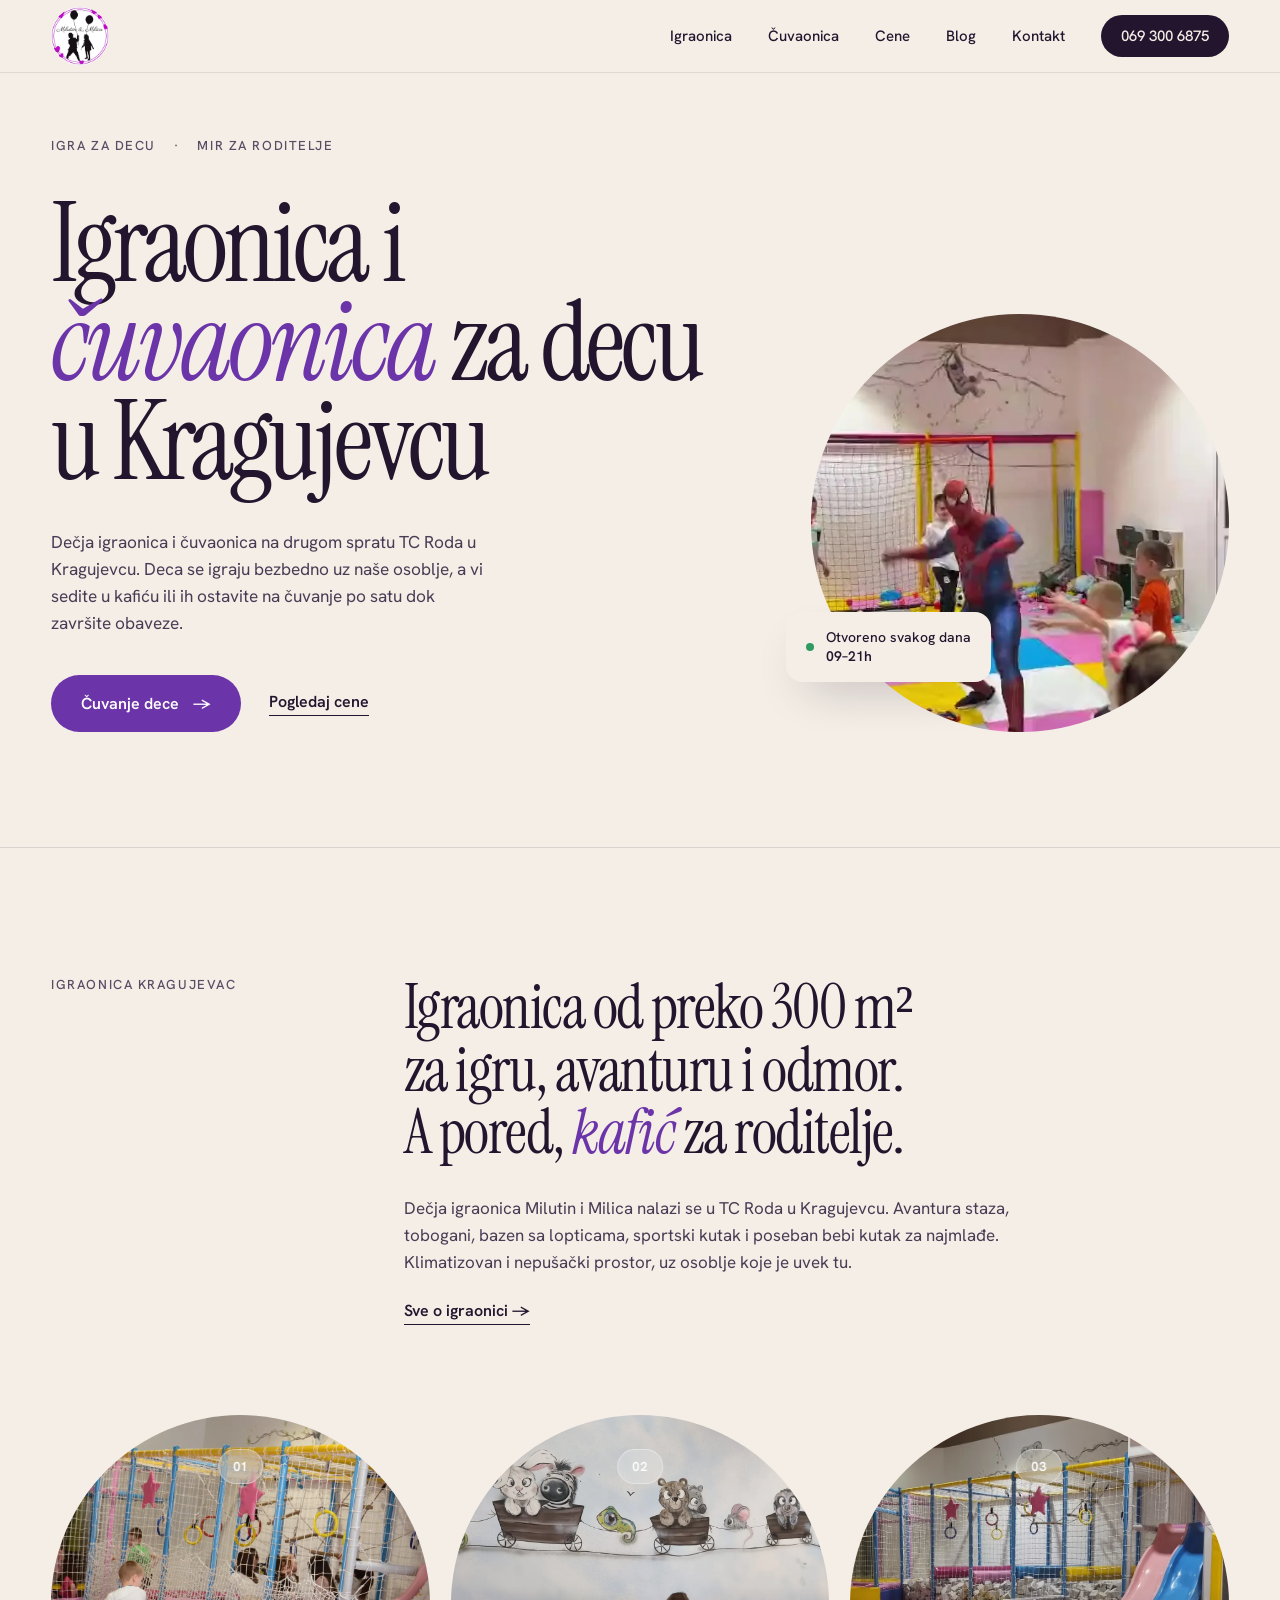
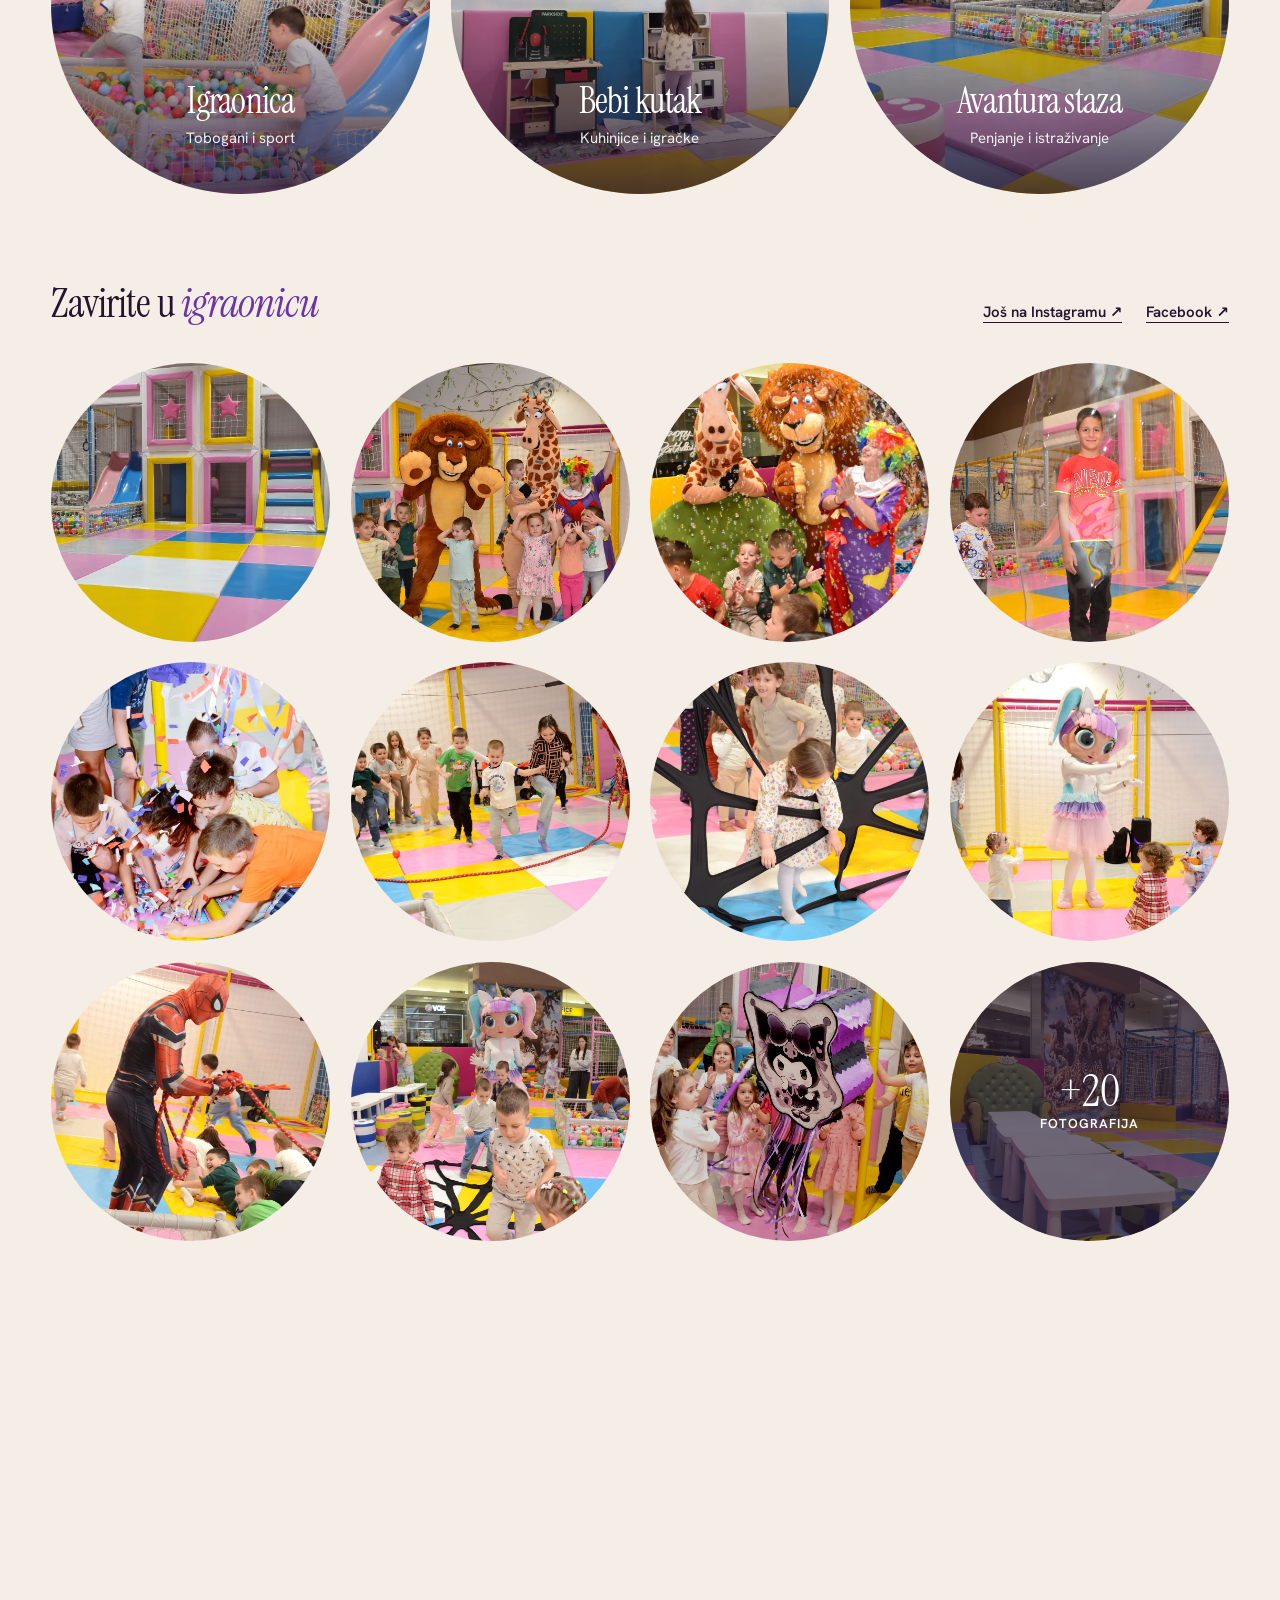
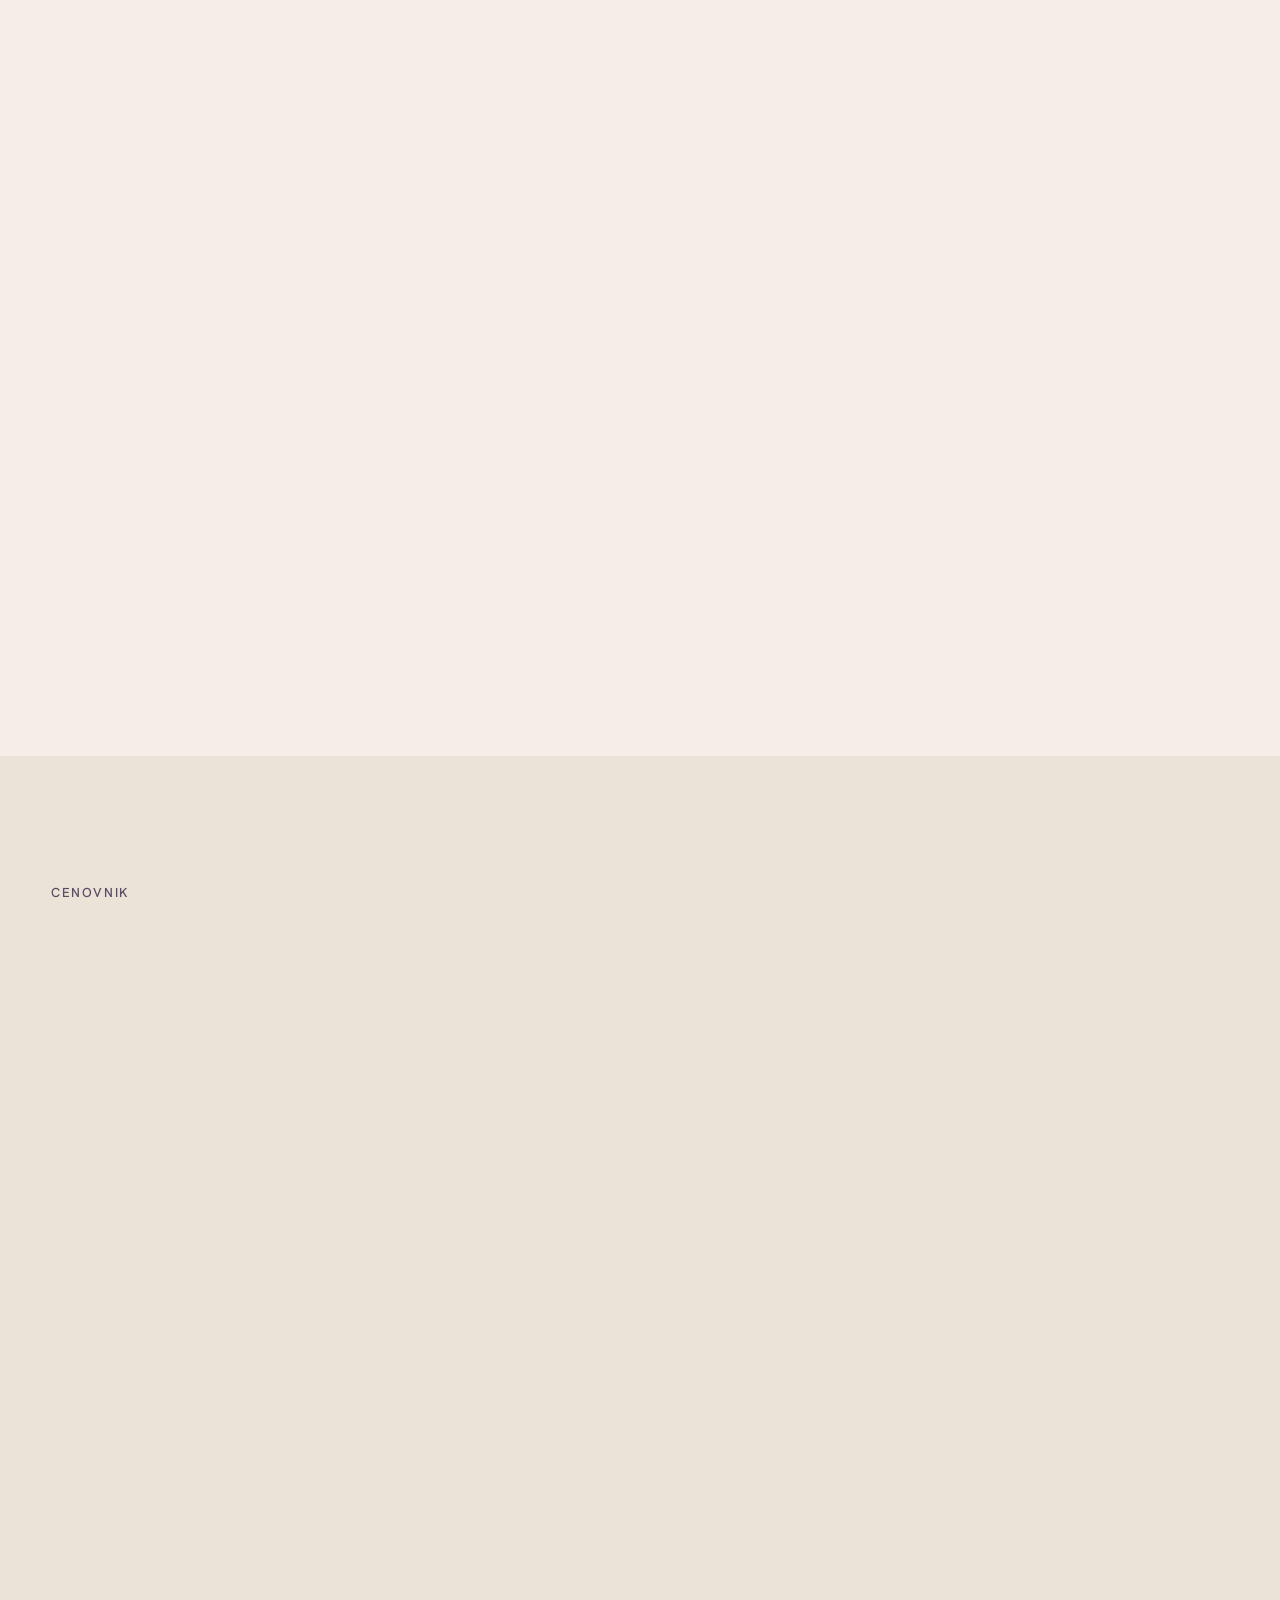
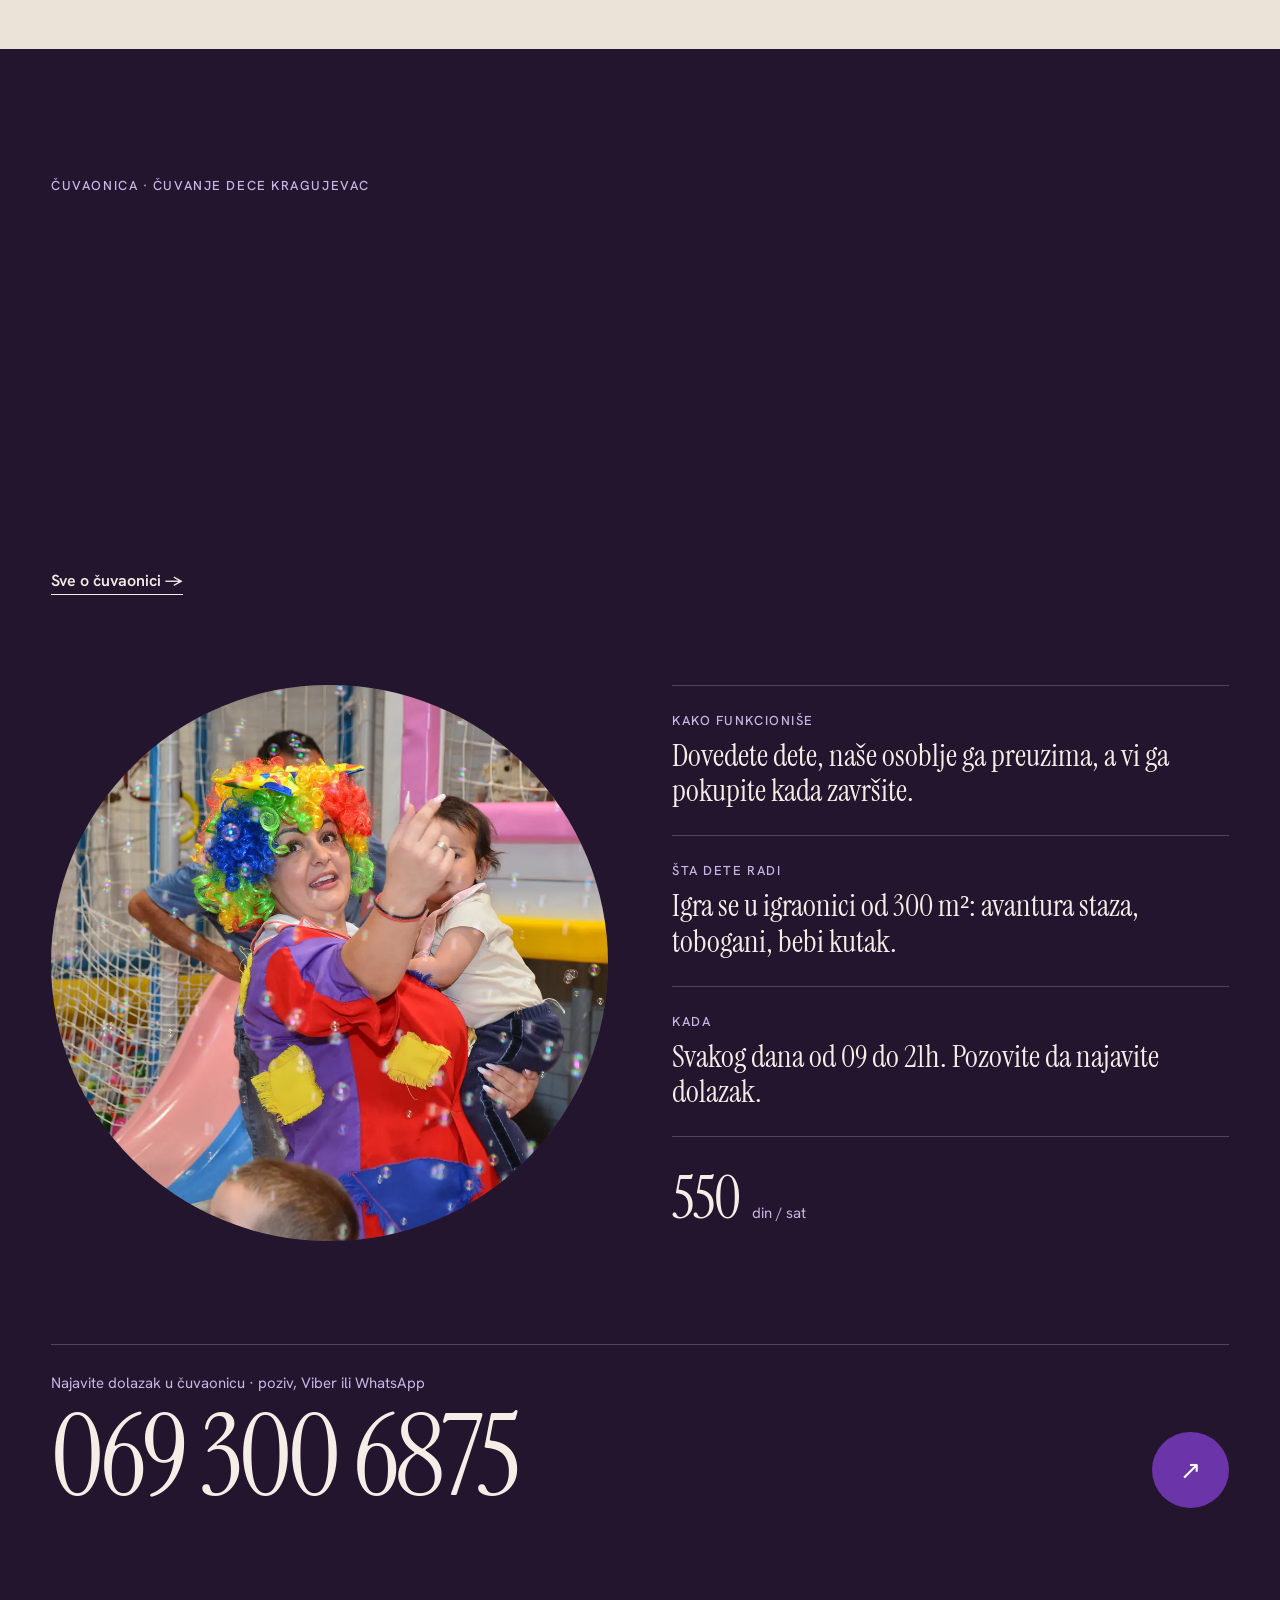
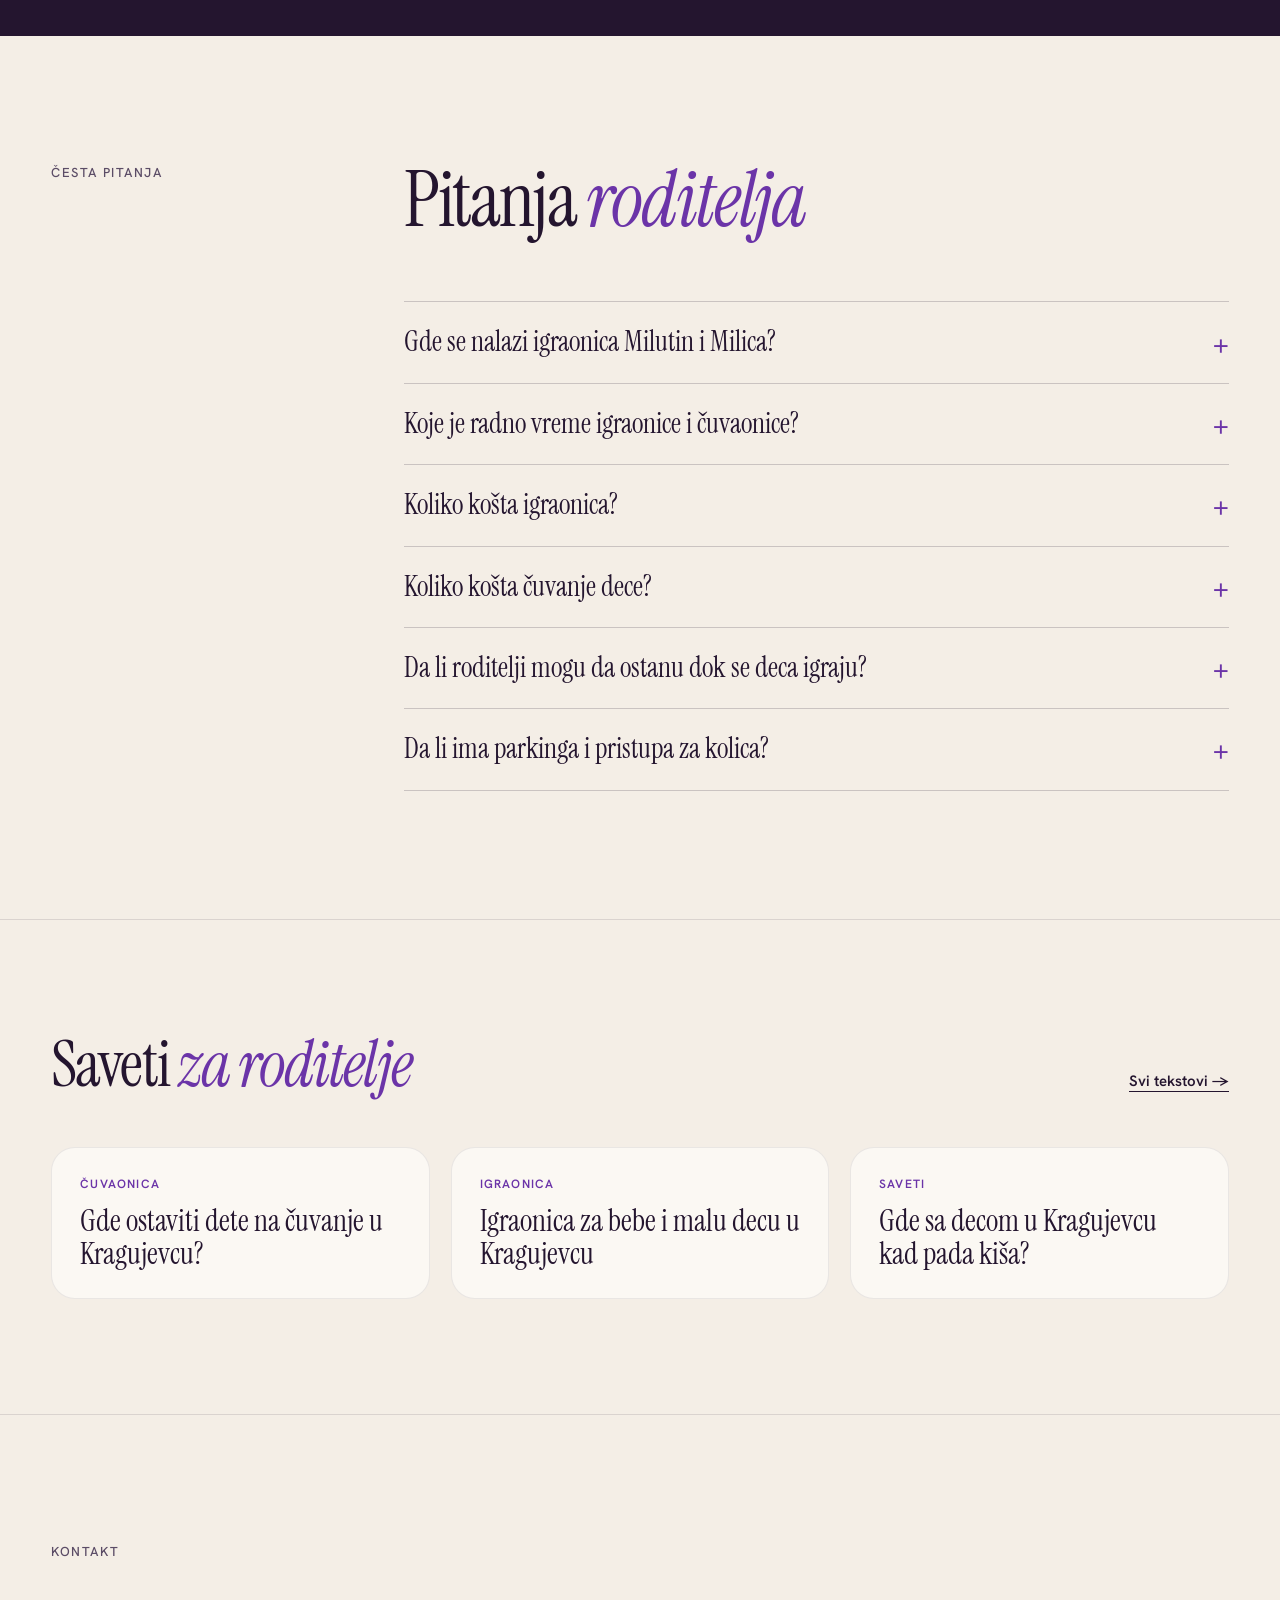
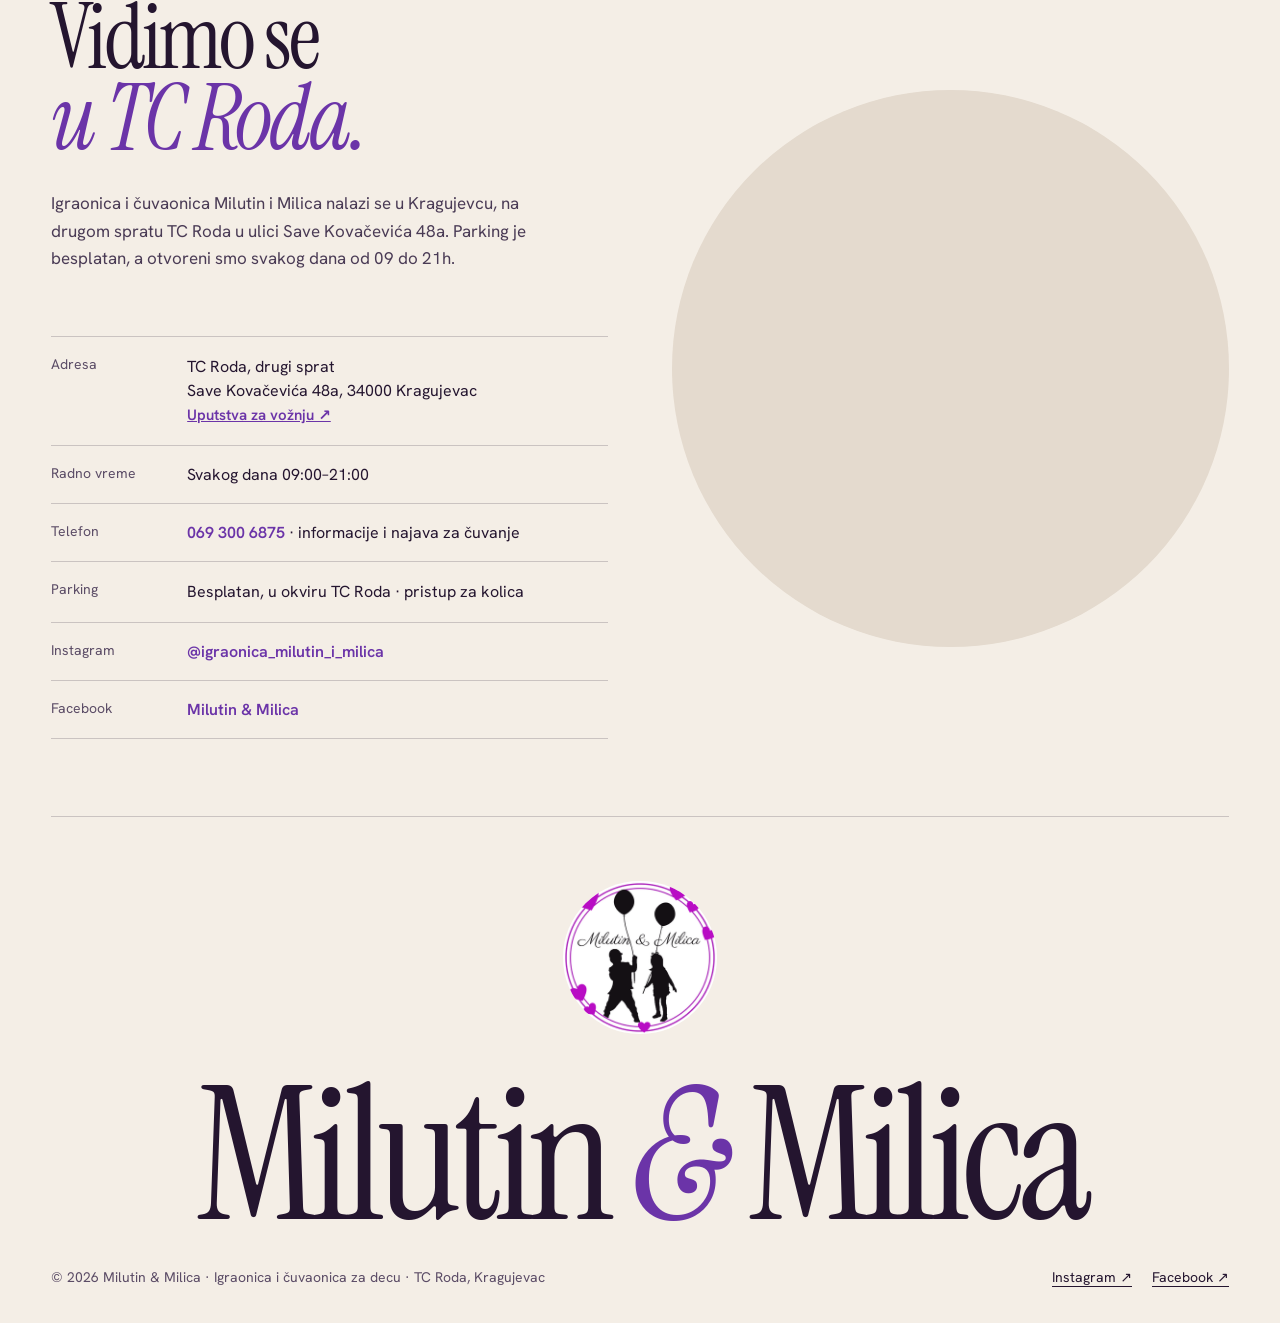
==== index.html @ ab5dc4fa "Add files via upload" ====
<!DOCTYPE html>
<html lang="sr-Latn">
<head>
<meta charset="utf-8">
<meta name="viewport" content="width=device-width, initial-scale=1">
<title>Igraonica i čuvaonica Kragujevac, TC Roda | Milutin i Milica</title>
<link rel="icon" href="data:image/svg+xml,%3Csvg xmlns='http://www.w3.org/2000/svg' viewBox='0 0 64 64'%3E%3Ccircle cx='32' cy='32' r='32' fill='%236B34A8'/%3E%3Ctext x='32' y='42' text-anchor='middle' font-family='Georgia,serif' font-size='26' fill='%23F4EEE6'%3EM%26amp;M%3C/text%3E%3C/svg%3E">
<meta name="theme-color" content="#F4EEE6">
<meta name="description" content="Igraonica i čuvaonica za decu u TC Roda, drugi sprat, Kragujevac. Preko 300 m² za igru, čuvanje po satu i kafić za roditelje. Pozovite 069 300 6875.">
<meta name="robots" content="index, follow, max-image-preview:large">
<link rel="canonical" href="https://www.igraonicakragujevac.com/">
<meta name="geo.region" content="RS-12">
<meta name="geo.placename" content="Kragujevac">
<meta property="og:type" content="website">
<meta property="og:locale" content="sr_RS">
<meta property="og:site_name" content="Milutin &amp; Milica">
<meta property="og:url" content="https://www.igraonicakragujevac.com/">
<meta property="og:title" content="Igraonica i čuvaonica Kragujevac, TC Roda | Milutin i Milica">
<meta property="og:description" content="Igraonica i čuvaonica za decu u TC Roda, drugi sprat, Kragujevac. Preko 300 m² za igru, čuvanje po satu i kafić za roditelje. Pozovite 069 300 6875.">
<meta property="og:image" content="https://www.igraonicakragujevac.com/og-image.jpg">
<meta property="og:image:width" content="1200">
<meta property="og:image:height" content="630">
<meta property="og:image:type" content="image/jpeg">
<meta property="og:image:alt" content="Logo Milutin &amp; Milica – igraonica i čuvaonica za decu, Kragujevac">
<meta name="twitter:card" content="summary_large_image">
<meta name="twitter:title" content="Igraonica i čuvaonica Kragujevac, TC Roda | Milutin i Milica">
<meta name="twitter:description" content="Igraonica i čuvaonica za decu u TC Roda, drugi sprat, Kragujevac. Preko 300 m² za igru, čuvanje po satu i kafić za roditelje. Pozovite 069 300 6875.">
<meta name="twitter:image" content="https://www.igraonicakragujevac.com/og-image.jpg">
<script type="application/ld+json">{"@context":"https://schema.org","@type":["ChildCare","EntertainmentBusiness"],"@id":"https://www.igraonicakragujevac.com/#biz","name":"Igraonica i čuvaonica Milutin i Milica","alternateName":"Milutin & Milica","description":"Igraonica i čuvaonica za decu u TC Roda u Kragujevcu. Preko 300 m² prostora za igru, čuvanje dece po satu uz osoblje i kafić za roditelje.","url":"https://www.igraonicakragujevac.com/","image":"https://www.igraonicakragujevac.com/og-image.jpg","logo":"https://www.igraonicakragujevac.com/og-image.jpg","telephone":"+381 69 300 6875","priceRange":"500–550 RSD","currenciesAccepted":"RSD","address":{"@type":"PostalAddress","streetAddress":"TC Roda, drugi sprat, Save Kovačevića 48a","addressLocality":"Kragujevac","postalCode":"34000","addressCountry":"RS"},"areaServed":{"@type":"City","name":"Kragujevac"},"hasMap":"https://www.google.com/maps/place/milutin+i+milica+igraonica+kragujevac/data=!4m2!3m1!1s0x47572153a0c4282f:0xf12db5d268a8751a","openingHoursSpecification":[{"@type":"OpeningHoursSpecification","dayOfWeek":["Monday","Tuesday","Wednesday","Thursday","Friday","Saturday","Sunday"],"opens":"09:00","closes":"21:00"}],"amenityFeature":[{"@type":"LocationFeatureSpecification","name":"Besplatan parking","value":true},{"@type":"LocationFeatureSpecification","name":"Klimatizovano","value":true},{"@type":"LocationFeatureSpecification","name":"Nepušački prostor","value":true},{"@type":"LocationFeatureSpecification","name":"Pristup za kolica","value":true}],"makesOffer":[{"@type":"Offer","name":"Igraonica – igranje","price":"500","priceCurrency":"RSD","description":"Cena po satu"},{"@type":"Offer","name":"Čuvaonica – čuvanje dece","price":"550","priceCurrency":"RSD","description":"Cena po satu"}],"sameAs":["https://www.instagram.com/igraonica_milutin_i_milica/","https://www.facebook.com/milutin.milica.2025/"]}</script>
<script type="application/ld+json">{"@context":"https://schema.org","@type":"FAQPage","mainEntity":[{"@type":"Question","name":"Gde se nalazi igraonica Milutin i Milica?","acceptedAnswer":{"@type":"Answer","text":"Na drugom spratu TC Roda, Save Kovačevića 48a, 34000 Kragujevac. Parking u okviru TC Roda je besplatan."}},{"@type":"Question","name":"Koje je radno vreme igraonice i čuvaonice?","acceptedAnswer":{"@type":"Answer","text":"Otvoreni smo svakog dana od 09:00 do 21:00."}},{"@type":"Question","name":"Koliko košta igraonica?","acceptedAnswer":{"@type":"Answer","text":"Igranje u igraonici košta 500 dinara po satu."}},{"@type":"Question","name":"Koliko košta čuvanje dece?","acceptedAnswer":{"@type":"Answer","text":"Čuvanje dece u čuvaonici košta 550 dinara po satu. Dete ostaje uz naše osoblje dok vi završite obaveze."}},{"@type":"Question","name":"Da li roditelji mogu da ostanu dok se deca igraju?","acceptedAnswer":{"@type":"Answer","text":"Da. Pored igraonice je kafić u odvojenoj nepušačkoj zoni, sa kafom, sladoledom i sokovima."}},{"@type":"Question","name":"Da li ima parkinga i pristupa za kolica?","acceptedAnswer":{"@type":"Answer","text":"Da, parking u TC Roda je besplatan, a prostor ima pristup za dečija kolica."}}]}</script>
<link rel="preconnect" href="https://fonts.googleapis.com">
<link rel="preconnect" href="https://fonts.gstatic.com" crossorigin="">
<link href="https://fonts.googleapis.com/css2?family=Instrument+Serif:ital@0;1&amp;family=Hanken+Grotesk:wght@400;500;600&amp;display=swap" rel="stylesheet">
<style>
img{height:auto}
*{box-sizing:border-box}
html{scroll-behavior:smooth;scroll-padding-top:72px}
body{margin:0;background:#F4EEE6;color:#24152F;font-family:'Hanken Grotesk',system-ui,sans-serif;-webkit-font-smoothing:antialiased}
a{color:#6B34A8}
a:hover{color:#24152F}
::selection{background:#24152F;color:#F4EEE6}
:focus-visible{outline:2px solid #6B34A8;outline-offset:4px}
@media (prefers-reduced-motion: reduce){html{scroll-behavior:auto}*{transition:none!important}}
#faq summary::-webkit-details-marker{display:none}
#faq summary{list-style:none}
#faq details[open] [data-faq-icon]{transform:rotate(45deg)}
@media (max-width:899px){
main,footer{text-align:center}
main p,main h1,main h2,main h3{margin-left:auto!important;margin-right:auto!important;text-wrap:balance}
main [style*="display:flex"],main [style*="display: flex"],main [style*="display:inline-flex"],main [style*="display: inline-flex"],footer [style*="display:flex"],footer [style*="display: flex"]{justify-content:center!important}
main article,main [style*="flex-direction:column"],main [style*="flex-direction: column"]{align-items:center!important}
main dl>div{grid-template-columns:1fr!important;gap:4px!important;justify-items:center}
main li{align-items:center!important}
main a[href^="tel"][style*="justify-content:space-between"]{flex-direction:column;align-items:center!important}
main a[href^="tel"][style*="justify-content: space-between"]{flex-direction:column;align-items:center!important}
main article a[href^="tel"]{flex-direction:row!important;align-self:stretch;justify-content:center!important}
#kontakt dl>div{padding:20px 0!important}
#kontakt dt{font-size:12px!important;font-weight:600;letter-spacing:0.14em;text-transform:uppercase;color:#6B34A8!important}
#kontakt dd{font-size:17px!important;line-height:1.5}
#kontakt dd a[href*="maps"]{display:inline-flex;margin-top:12px;padding:12px 20px;border-radius:999px;background:#6B34A8;color:#fff!important;text-decoration:none}
#kontakt h2{text-align:center}
#faq summary{text-align:left}
#faq summary h3{margin:0!important;justify-self:start;text-align:left;width:100%}
#faq details p{text-align:left;margin-left:0!important}
#kontakt [data-m-hide]{display:none!important}
[data-hero-tag]{justify-content:center!important;text-align:center;width:100%}
}
</style>
<link rel="preload" as="image" href="uploads/hero-video-poster.webp" type="image/webp" fetchpriority="high">

<style>
:root{--hh:72px;--logo:58px;--mapw:100%}
@media (max-width:899px){:root{--hh:64px;--logo:52px;--mapw:min(100%,340px)}}
.only-d{display:contents}.only-m{display:none}
@media (max-width:899px){.only-d{display:none}.only-m{display:contents}}
.mm-menu[hidden]{display:none!important}@media (min-width:900px){.mm-menu{display:none!important}}
.mm-bar,.mm-deco{display:none}.mm-bar.on,.mm-deco.on{display:contents}
#mm-zoom[hidden]{display:none}
body.mm-lock{overflow:hidden}
[data-g="cafeCols"]{grid-template-columns:minmax(0,1fr) minmax(0,1fr)}
@media (max-width:899px){[data-g="cafeCols"]{grid-template-columns:minmax(0,1fr)}}
[data-g="factCols"]{grid-template-columns:repeat(4,minmax(0,1fr))}
@media (max-width:1099px){[data-g="factCols"]{grid-template-columns:repeat(2,minmax(0,1fr))}}
@media (max-width:519px){[data-g="factCols"]{grid-template-columns:minmax(0,1fr)}}
[data-g="galCols"]{grid-template-columns:repeat(3,minmax(0,1fr))}
@media (max-width:759px){[data-g="galCols"]{grid-template-columns:minmax(0,1fr)}}
[data-g="galleryCols"]{grid-template-columns:repeat(4,minmax(0,1fr))}
@media (max-width:759px){[data-g="galleryCols"]{grid-template-columns:repeat(2,minmax(0,1fr))}}
[data-g="heroCols"]{grid-template-columns:minmax(0,1.25fr) minmax(0,0.75fr)}
@media (max-width:899px){[data-g="heroCols"]{grid-template-columns:minmax(0,1fr)}}
[data-g="priceCols"]{grid-template-columns:repeat(2,minmax(0,1fr))}
@media (max-width:759px){[data-g="priceCols"]{grid-template-columns:minmax(0,1fr)}}
[data-g="splitCols"]{grid-template-columns:minmax(0,0.35fr) minmax(0,1fr)}
@media (max-width:899px){[data-g="splitCols"]{grid-template-columns:minmax(0,1fr)}}
.hv0:hover{color:#6B34A8!important}
.hv1:hover{background:#6B34A8!important;color:#fff!important}
.hv2:hover{background:#24152F!important;color:#fff!important;transform:translateY(-2px)!important}
.hv3:hover{color:#6B34A8!important;border-color:#6B34A8!important}
.hv4:hover{transform:translateY(-6px)!important}
.hv5:hover{transform:scale(1.03)!important}
.hv6:hover{transform:translateY(-6px)!important;box-shadow:0 30px 60px -30px rgba(36,21,47,0.35)!important}
.hv7:hover{transform:translateY(-6px)!important;box-shadow:0 30px 60px -24px rgba(107,52,168,0.6)!important}
.hv8:hover{background:#fff!important;color:#6B34A8!important}
.hv9:hover{color:#C9B5E4!important;border-color:#C9B5E4!important}
.hv10:hover{color:#C9B5E4!important}
.hv11:hover{transform:translateY(-4px)!important}
.hv12:hover{background:#6B34A8!important}
</style>
</head>
<body>
<div style="position:relative;overflow-x:clip">

<header style="position:sticky;top:0;z-index:40;background:rgba(244,238,230,0.86);backdrop-filter:blur(16px);-webkit-backdrop-filter:blur(16px);border-bottom:1px solid rgba(36,21,47,0.1)">
  <div style="max-width:1400px;margin:0 auto;padding:0 clamp(20px,4vw,56px);min-height:var(--hh);display:flex;align-items:center;justify-content:space-between;gap:24px">
    <a href="#top" aria-label="Milutin &amp; Milica, početak" style="display:flex;align-items:center;padding:6px 0;text-decoration:none">
      <img loading="lazy" src="uploads/milutin-i-milica-logo-badge.png" alt="Milutin &amp; Milica" width="52" height="52" style="width:var(--logo);height:var(--logo);border-radius:50%;background:#fff;display:block;flex:none">
    </a>
    <div class="only-d">
      <nav aria-label="Glavna navigacija" style="display:flex;align-items:center;gap:36px;font-size:15px;font-weight:500">
        <a href="igraonica.html" style="color:#24152F;text-decoration:none" class="hv0">Igraonica</a>
        <a href="cuvaonica.html" style="color:#24152F;text-decoration:none" class="hv0">Čuvaonica</a>
        <a href="#cene" style="color:#24152F;text-decoration:none" class="hv0">Cene</a>
        <a href="blog.html" style="color:#24152F;text-decoration:none" class="hv0">Blog</a>
        <a href="#kontakt" style="color:#24152F;text-decoration:none" class="hv0">Kontakt</a>
        <a href="tel:+381693006875" style="padding:11px 20px;border-radius:999px;background:#24152F;color:#F4EEE6;text-decoration:none;transition:background .25s" class="hv1">069 300 6875</a>
      </nav>
    </div>
    <div class="only-m">
      <button type="button" id="mm-menu-btn" aria-expanded="false" aria-controls="mm-menu" style="height:44px;padding:0 4px;border:0;background:none;color:#24152F;font:500 15px 'Hanken Grotesk',sans-serif;letter-spacing:0.02em;cursor:pointer;border-bottom:1px solid #24152F">Meni</button>
    </div>
  </div>
  <div id="mm-menu" class="mm-menu" hidden>
    <nav aria-label="Mobilna navigacija" style="position:absolute;top:var(--hh);left:0;right:0;height:calc(100dvh - var(--hh));background:#F4EEE6;padding:24px 20px 120px;display:flex;flex-direction:column">
      <a href="#prostor" style="padding:14px 0;font-family:'Instrument Serif',serif;font-size:48px;line-height:1;color:#24152F;text-decoration:none;border-bottom:1px solid rgba(36,21,47,0.12)">Igraonica</a>
      <a href="#cuvaonica" style="padding:14px 0;font-family:'Instrument Serif',serif;font-size:48px;line-height:1;color:#24152F;text-decoration:none;border-bottom:1px solid rgba(36,21,47,0.12)">Čuvaonica</a>
      <a href="#cene" style="padding:14px 0;font-family:'Instrument Serif',serif;font-size:48px;line-height:1;color:#24152F;text-decoration:none;border-bottom:1px solid rgba(36,21,47,0.12)">Cene</a>
      <a href="#faq" style="padding:14px 0;font-family:'Instrument Serif',serif;font-size:48px;line-height:1;color:#24152F;text-decoration:none;border-bottom:1px solid rgba(36,21,47,0.12)">Pitanja</a>
      <a href="blog.html" style="padding:14px 0;font-family:'Instrument Serif',serif;font-size:48px;line-height:1;color:#24152F;text-decoration:none;border-bottom:1px solid rgba(36,21,47,0.12)">Blog</a>
      <a href="#kontakt" style="padding:14px 0;font-family:'Instrument Serif',serif;font-size:48px;line-height:1;color:#24152F;text-decoration:none">Kontakt</a>
    </nav>
  </div>
</header>

<main id="top">

<section aria-label="Uvod" style="max-width:1400px;margin:0 auto;padding:clamp(28px,5vw,72px) clamp(20px,4vw,56px) clamp(72px,9vw,140px)">
  <div  data-g="heroCols" style="display:grid;gap:clamp(32px,5vw,88px);align-items:end">
    <div>
      <p data-hero-tag="" style="margin:0;display:flex;flex-wrap:wrap;gap:6px 18px;font-size:13px;font-weight:500;letter-spacing:0.12em;text-transform:uppercase;color:#5B4C66;line-height:1.4">
        <span>Igra za decu</span><span aria-hidden="true">·</span><span>Mir za roditelje</span>
      </p>
      <h1 style="margin:clamp(20px,3vw,40px) 0 0;font-family:'Instrument Serif',serif;font-weight:400;font-size:clamp(54px,8.6vw,148px);line-height:0.9;letter-spacing:-0.035em">Igraonica i <em style="font-style:italic;color:#6B34A8">čuvaonica</em> za decu u Kragujevcu</h1>
      <div class="only-m">
        <div style="position:relative;margin:28px auto 0;width:min(100%,420px)">
          <div style="aspect-ratio:1/1;width:100%;border-radius:50%;overflow:hidden;background:#E4DACE"><video class="mm-hero-video" data-src="uploads/hero-video.mp4" poster="uploads/hero-video-poster.webp" muted loop playsinline preload="none" aria-label="Video: deca se igraju u igraonici Milutin i Milica" style="width:100%;height:100%;object-fit:cover;object-position:50% 50%;display:block"></video></div>
          <div style="position:absolute;left:50%;bottom:-14px;transform:translateX(-50%);padding:12px 18px;border-radius:999px;background:#F4EEE6;box-shadow:0 20px 50px -24px rgba(36,21,47,0.45);display:flex;align-items:center;gap:10px;white-space:nowrap">
            <span style="width:8px;height:8px;border-radius:50%;background:#2F9A62" aria-hidden="true"></span>
            <span style="font-size:14px;font-weight:500">Otvoreno svakog dana · <strong style="font-weight:600">09–21h</strong></span>
          </div>
        </div>
      </div>
      <p style="margin:clamp(24px,3vw,40px) 0 0;max-width:440px;font-size:clamp(17px,1.35vw,19px);line-height:1.55;color:#4A3B55;text-wrap:pretty">Dečja igraonica i čuvaonica na drugom spratu TC Roda u Kragujevcu. Deca se igraju bezbedno uz naše osoblje, a vi sedite u kafiću ili ih ostavite na čuvanje po satu dok završite obaveze.</p>
      <div style="margin-top:clamp(28px,3vw,44px);display:flex;flex-wrap:wrap;align-items:center;gap:14px 28px">
        <a href="cuvaonica.html" data-dhref="cuvaonica.html" data-mhref="#cuvaonica" style="display:inline-flex;align-items:center;gap:14px;padding:18px 30px;border-radius:999px;background:#6B34A8;color:#fff;font-weight:600;font-size:16px;text-decoration:none;transition:background .25s,transform .25s" class="hv2">Čuvanje dece <span aria-hidden="true">→</span></a>
        <a href="#cene" style="font-weight:600;font-size:16px;color:#24152F;text-decoration:none;padding-bottom:3px;border-bottom:1px solid #24152F" class="hv3">Pogledaj cene</a>
      </div>
    </div>
    <div class="only-d">
    <div style="position:relative">
      <div style="aspect-ratio:1/1;width:100%;border-radius:50%;overflow:hidden;background:#E4DACE">
        <video class="mm-hero-video" data-src="uploads/hero-video.mp4" poster="uploads/hero-video-poster.webp" muted loop playsinline preload="none" aria-label="Video: deca se igraju u igraonici Milutin i Milica" style="width:100%;height:100%;object-fit:cover;object-position:50% 50%;display:block"></video>
      </div>
      <div style="position:absolute;left:clamp(-28px,-2vw,-12px);bottom:12%;padding:16px 20px;border-radius:16px;background:#F4EEE6;box-shadow:0 20px 50px -24px rgba(36,21,47,0.45);display:flex;align-items:center;gap:12px">
        <span style="width:8px;height:8px;border-radius:50%;background:#2F9A62" aria-hidden="true"></span>
        <span style="font-size:14px;font-weight:500;line-height:1.35">Otvoreno svakog dana<br><strong style="font-weight:600">09–21h</strong></span>
      </div>
    </div>
    </div>
  </div>
</section>

<section id="prostor" style="border-top:1px solid rgba(36,21,47,0.12)">
  <div style="max-width:1400px;margin:0 auto;padding:clamp(80px,10vw,160px) clamp(20px,4vw,56px)">
    <div  data-g="splitCols" style="display:grid;gap:24px clamp(32px,5vw,88px)">
      <p style="margin:0;font-size:13px;font-weight:500;letter-spacing:0.12em;text-transform:uppercase;color:#5B4C66">IGRAONICA KRAGUJEVAC</p>
      <div>
        <h2 data-reveal="" style="margin:0;font-family:'Instrument Serif',serif;font-weight:400;font-size:clamp(38px,4.8vw,80px);line-height:1.02;letter-spacing:-0.025em;text-wrap:balance">Igraonica od preko 300 m² za igru, avanturu i odmor. A pored, <em style="font-style:italic;color:#6B34A8">kafić</em> za roditelje.</h2>
        <p data-reveal="" style="margin:clamp(20px,2.4vw,32px) 0 0;max-width:640px;font-size:17px;line-height:1.6;color:#4A3B55;text-wrap:pretty">Dečja igraonica Milutin i Milica nalazi se u TC Roda u Kragujevcu. Avantura staza, tobogani, bazen sa lopticama, sportski kutak i poseban bebi kutak za najmlađe. Klimatizovan i nepušački prostor, uz osoblje koje je uvek tu.</p>
        <div class="only-d"><a href="igraonica.html" style="display:inline-block;margin-top:24px;font-weight:600;font-size:16px;color:#24152F;text-decoration:none;border-bottom:1px solid #24152F;padding-bottom:3px" class="hv3">Sve o igraonici →</a></div>
      </div>
    </div>
    <div  data-g="galCols" style="margin-top:clamp(56px,7vw,112px);display:grid;gap:clamp(14px,1.6vw,22px)">
      <figure data-reveal="" data-zoom="" style="margin:0;cursor:zoom-in;position:relative;aspect-ratio:1/1;width:100%;border-radius:50%;overflow:hidden;background:#E4DACE;transition:transform .5s cubic-bezier(.2,.7,.2,1)" class="hv4">
        <img width="1060" height="1600" src="uploads/slike/deca-bazen-sa-lopticama-tobogan-kragujevac.webp" alt="Dečaci trče pored bazena sa lopticama i tobogana u igraonici u Kragujevcu" loading="lazy" style="width:100%;height:100%;object-fit:cover;display:block">
        <div aria-hidden="true" style="position:absolute;inset:0;pointer-events:none;background:linear-gradient(180deg,rgba(36,21,47,0) 45%,rgba(36,21,47,0.78) 100%)"></div>
        <span style="position:absolute;top:9%;left:50%;transform:translateX(-50%);pointer-events:none;padding:8px 14px;border-radius:999px;background:rgba(255,255,255,0.22);backdrop-filter:blur(12px);-webkit-backdrop-filter:blur(12px);border:1px solid rgba(255,255,255,0.35);color:#fff;font-size:13px;font-weight:600;letter-spacing:0.06em">01</span>
        <figcaption style="position:absolute;left:15%;right:15%;bottom:12%;pointer-events:none;display:flex;justify-content:center;text-align:center;color:#fff">
          <span style="display:block"><span style="display:block;font-family:'Instrument Serif',serif;font-size:clamp(32px,2.8vw,42px);line-height:1;letter-spacing:-0.02em">Igraonica</span><span style="display:block;margin-top:8px;font-size:15px;opacity:0.9">Tobogani i sport</span></span>
        </figcaption>
      </figure>
      <figure data-reveal="" data-zoom="" style="margin:0;cursor:zoom-in;position:relative;aspect-ratio:1/1;width:100%;border-radius:50%;overflow:hidden;background:#E4DACE;transition:transform .5s cubic-bezier(.2,.7,.2,1)" class="hv4">
        <img width="1200" height="1600" src="uploads/slike/decja-kuhinjica-oslikani-zid-igraonica.webp" alt="Devojčica se igra dečjom kuhinjicom ispod oslikanog zida sa životinjama" loading="lazy" style="width:100%;height:100%;object-fit:cover;display:block">
        <div aria-hidden="true" style="position:absolute;inset:0;pointer-events:none;background:linear-gradient(180deg,rgba(36,21,47,0) 45%,rgba(36,21,47,0.78) 100%)"></div>
        <span style="position:absolute;top:9%;left:50%;transform:translateX(-50%);pointer-events:none;padding:8px 14px;border-radius:999px;background:rgba(255,255,255,0.22);backdrop-filter:blur(12px);-webkit-backdrop-filter:blur(12px);border:1px solid rgba(255,255,255,0.35);color:#fff;font-size:13px;font-weight:600;letter-spacing:0.06em">02</span>
        <figcaption style="position:absolute;left:15%;right:15%;bottom:12%;pointer-events:none;display:flex;justify-content:center;text-align:center;color:#fff">
          <span style="display:block"><span style="display:block;font-family:'Instrument Serif',serif;font-size:clamp(32px,2.8vw,42px);line-height:1;letter-spacing:-0.02em">Bebi kutak</span><span style="display:block;margin-top:8px;font-size:15px;opacity:0.9">Kuhinjice i igračke</span></span>
        </figcaption>
      </figure>
      <figure data-reveal="" data-zoom="" style="margin:0;cursor:zoom-in;position:relative;aspect-ratio:1/1;width:100%;border-radius:50%;overflow:hidden;background:#E4DACE;transition:transform .5s cubic-bezier(.2,.7,.2,1)" class="hv4">
        <img width="900" height="1600" src="uploads/slike/avantura-staza-bazen-sa-lopticama-igraonica-kragujevac.webp" alt="Avantura staza sa karikama, bazen sa lopticama i tobogani u igraonici u Kragujevcu" loading="lazy" style="width:100%;height:100%;object-fit:cover;display:block">
        <div aria-hidden="true" style="position:absolute;inset:0;pointer-events:none;background:linear-gradient(180deg,rgba(36,21,47,0) 45%,rgba(36,21,47,0.78) 100%)"></div>
        <span style="position:absolute;top:9%;left:50%;transform:translateX(-50%);pointer-events:none;padding:8px 14px;border-radius:999px;background:rgba(255,255,255,0.22);backdrop-filter:blur(12px);-webkit-backdrop-filter:blur(12px);border:1px solid rgba(255,255,255,0.35);color:#fff;font-size:13px;font-weight:600;letter-spacing:0.06em">03</span>
        <figcaption style="position:absolute;left:15%;right:15%;bottom:12%;pointer-events:none;display:flex;justify-content:center;text-align:center;color:#fff">
          <span style="display:block"><span style="display:block;font-family:'Instrument Serif',serif;font-size:clamp(32px,2.8vw,42px);line-height:1;letter-spacing:-0.02em">Avantura staza</span><span style="display:block;margin-top:8px;font-size:15px;opacity:0.9">Penjanje i istraživanje</span></span>
        </figcaption>
      </figure>
    </div>
    <div style="margin-top:clamp(56px,7vw,96px)">
      <div data-reveal="" style="display:flex;flex-wrap:wrap;justify-content:space-between;align-items:baseline;gap:12px 24px">
        <h3 style="margin:0;font-family:'Instrument Serif',serif;font-weight:400;font-size:clamp(32px,3.2vw,48px);line-height:1;letter-spacing:-0.02em">Zavirite u <em style="font-style:italic;color:#6B34A8">igraonicu</em></h3>
        <span style="display:flex;flex-wrap:wrap;gap:12px 24px"><a href="https://www.instagram.com/igraonica_milutin_i_milica/" target="_blank" rel="noopener" style="font-weight:600;font-size:15px;color:#24152F;text-decoration:none;border-bottom:1px solid #24152F" class="hv3">Još na Instagramu ↗</a><a href="https://www.facebook.com/milutin.milica.2025/" target="_blank" rel="noopener" style="font-weight:600;font-size:15px;color:#24152F;text-decoration:none;border-bottom:1px solid #24152F" class="hv3">Facebook ↗</a></span>
      </div>
      <div  data-g="galleryCols" style="margin-top:clamp(28px,3vw,44px);display:grid;gap:clamp(14px,1.6vw,22px)">
        <figure data-reveal="" data-zoom="" style="margin:0;cursor:zoom-in;aspect-ratio:1/1;border-radius:50%;overflow:hidden;background:#E4DACE;transition:transform .5s cubic-bezier(.2,.7,.2,1)" class="hv5"><img width="900" height="1600" src="uploads/slike/kucica-sa-toboganima-igraonica-tc-roda.webp" alt="Kućica na dva sprata sa toboganima i merdevinama u igraonici u TC Roda" loading="lazy" style="width:100%;height:100%;object-fit:cover;display:block"></figure>
        <figure data-reveal="" data-zoom="" style="margin:0;cursor:zoom-in;aspect-ratio:1/1;border-radius:50%;overflow:hidden;background:#E4DACE;transition:transform .5s cubic-bezier(.2,.7,.2,1)" class="hv5"><img width="1600" height="1067" src="uploads/slike/lav-zirafa-klovn-deca-igraonica-kragujevac.webp" alt="Deca mašu sa maskotama lavom i žirafom i klovnicom u igraonici u Kragujevcu" loading="lazy" style="width:100%;height:100%;object-fit:cover;display:block"></figure>
        <figure data-reveal="" data-zoom="" style="margin:0;cursor:zoom-in;aspect-ratio:1/1;border-radius:50%;overflow:hidden;background:#E4DACE;transition:transform .5s cubic-bezier(.2,.7,.2,1)" class="hv5"><img width="1065" height="1600" src="uploads/slike/mehurici-maskote-lav-zirafa-klovn.webp" alt="Deca, maskote lav i žirafa i klovnica među mehurićima od sapunice" loading="lazy" style="width:100%;height:100%;object-fit:cover;display:block"></figure>
        <figure data-reveal="" data-zoom="" style="margin:0;cursor:zoom-in;aspect-ratio:1/1;border-radius:50%;overflow:hidden;background:#E4DACE;transition:transform .5s cubic-bezier(.2,.7,.2,1)" class="hv5"><img width="1067" height="1600" src="uploads/slike/decak-u-mehuru-igraonica-kragujevac.webp" alt="Dečak stoji u ogromnom mehuru od sapunice u igraonici u Kragujevcu" loading="lazy" style="width:100%;height:100%;object-fit:cover;display:block"></figure>
        <figure data-reveal="" data-zoom="" style="margin:0;cursor:zoom-in;aspect-ratio:1/1;border-radius:50%;overflow:hidden;background:#E4DACE;transition:transform .5s cubic-bezier(.2,.7,.2,1)" class="hv5"><img width="1067" height="1600" src="uploads/slike/deca-skupljaju-bombone-igraonica.webp" alt="Deca skupljaju bombone i konfete u igraonici Milutin i Milica" loading="lazy" style="width:100%;height:100%;object-fit:cover;display:block"></figure>
        <figure data-reveal="" data-zoom="" style="margin:0;cursor:zoom-in;aspect-ratio:1/1;border-radius:50%;overflow:hidden;background:#E4DACE;transition:transform .5s cubic-bezier(.2,.7,.2,1)" class="hv5"><img width="1600" height="1060" src="uploads/slike/igre-na-mekim-podlogama-deca-animator.webp" alt="Deca preskaču konopac u igri sa animatorom na mekim podlogama" loading="lazy" style="width:100%;height:100%;object-fit:cover;display:block"></figure>
        <figure data-reveal="" data-zoom="" style="margin:0;cursor:zoom-in;aspect-ratio:1/1;border-radius:50%;overflow:hidden;background:#E4DACE;transition:transform .5s cubic-bezier(.2,.7,.2,1)" class="hv5"><img width="1060" height="1600" src="uploads/slike/paukova-mreza-igra-deca.webp" alt="Devojčica se provlači kroz paukovu mrežu u igri u igraonici" loading="lazy" style="width:100%;height:100%;object-fit:cover;display:block"></figure>
        <figure data-reveal="" data-zoom="" style="margin:0;cursor:zoom-in;aspect-ratio:1/1;border-radius:50%;overflow:hidden;background:#E4DACE;transition:transform .5s cubic-bezier(.2,.7,.2,1)" class="hv5"><img width="1060" height="1600" src="uploads/slike/maskota-ples-mala-deca-igraonica.webp" alt="Mala deca plešu sa maskotom na mekim podlogama" loading="lazy" style="width:100%;height:100%;object-fit:cover;display:block"></figure>
        <figure data-reveal="" data-zoom="" style="margin:0;cursor:zoom-in;aspect-ratio:1/1;border-radius:50%;overflow:hidden;background:#E4DACE;transition:transform .5s cubic-bezier(.2,.7,.2,1)" class="hv5"><img width="1060" height="1600" src="uploads/slike/animator-spajdermen-igra-sa-decom.webp" alt="Animator u kostimu Spajdermena igra se sa decom u igraonici" loading="lazy" style="width:100%;height:100%;object-fit:cover;display:block"></figure>
        <figure data-reveal="" data-zoom="" style="margin:0;cursor:zoom-in;aspect-ratio:1/1;border-radius:50%;overflow:hidden;background:#E4DACE;transition:transform .5s cubic-bezier(.2,.7,.2,1)" class="hv5"><img width="1060" height="1600" src="uploads/slike/deca-paukova-mreza-maskota-tc-roda.webp" alt="Deca prelaze preko paukove mreže uz maskotu u igraonici u TC Roda" loading="lazy" style="width:100%;height:100%;object-fit:cover;display:block"></figure>
        <figure data-reveal="" data-zoom="" style="margin:0;cursor:zoom-in;aspect-ratio:1/1;border-radius:50%;overflow:hidden;background:#E4DACE;transition:transform .5s cubic-bezier(.2,.7,.2,1)" class="hv5"><img width="1600" height="1059" src="uploads/slike/deca-pinjata-igraonica-milutin-i-milica.webp" alt="Deca se smeju oko pinjate u igraonici Milutin i Milica" loading="lazy" style="width:100%;height:100%;object-fit:cover;display:block"></figure>
        <figure data-reveal="" data-zoom="" style="position:relative;margin:0;cursor:zoom-in;aspect-ratio:1/1;border-radius:50%;overflow:hidden;background:#E4DACE;transition:transform .5s cubic-bezier(.2,.7,.2,1)" class="hv5"><img width="900" height="1600" src="uploads/slike/kutak-za-decu-stolovi-igraonica-kragujevac.webp" alt="Kutak sa dečjim stolovima i zelenom foteljom u igraonici Milutin i Milica" loading="lazy" style="width:100%;height:100%;object-fit:cover;display:block"><span aria-hidden="true" style="position:absolute;inset:0;display:grid;place-items:center;align-content:center;gap:2px;background:rgba(36,21,47,0.62);color:#fff;text-align:center;pointer-events:none"><span style="display:block;font-family:'Instrument Serif',serif;font-size:clamp(34px,3.4vw,52px);line-height:1">+20</span><span style="display:block;font-size:13px;font-weight:600;letter-spacing:0.08em;text-transform:uppercase">fotografija</span></span></figure>
      </div>
    </div>
    <ul  data-g="factCols" style="list-style:none;margin:clamp(14px,1.6vw,22px) 0 0;padding:0;display:grid;gap:clamp(14px,1.6vw,22px)">
      <li data-reveal="" style="padding:26px 26px 24px;border-radius:24px;background:#FBF8F3;border:1px solid rgba(36,21,47,0.08);display:flex;flex-direction:column;gap:28px"><span aria-hidden="true" style="width:10px;height:10px;border-radius:50%;background:#6B34A8"></span><span style="display:block"><span style="display:block;font-family:'Instrument Serif',serif;font-size:clamp(34px,3vw,46px);line-height:1;letter-spacing:-0.025em">300+ m²</span><span style="display:block;margin-top:8px;font-size:15px;color:#5B4C66">prostora za igru</span></span></li>
      <li data-reveal="" style="padding:26px 26px 24px;border-radius:24px;background:#FBF8F3;border:1px solid rgba(36,21,47,0.08);display:flex;flex-direction:column;gap:28px"><span aria-hidden="true" style="width:10px;height:10px;border-radius:50%;background:#6B34A8"></span><span style="display:block"><span style="display:block;font-family:'Instrument Serif',serif;font-size:clamp(34px,3vw,46px);line-height:1;letter-spacing:-0.025em">Klimatizovano</span><span style="display:block;margin-top:8px;font-size:15px;color:#5B4C66">prijatno leti i zimi</span></span></li>
      <li data-reveal="" style="padding:26px 26px 24px;border-radius:24px;background:#FBF8F3;border:1px solid rgba(36,21,47,0.08);display:flex;flex-direction:column;gap:28px"><span aria-hidden="true" style="width:10px;height:10px;border-radius:50%;background:#6B34A8"></span><span style="display:block"><span style="display:block;font-family:'Instrument Serif',serif;font-size:clamp(34px,3vw,46px);line-height:1;letter-spacing:-0.025em">Nepušački</span><span style="display:block;margin-top:8px;font-size:15px;color:#5B4C66">odvojena zona kafića</span></span></li>
      <li data-reveal="" style="padding:26px 26px 24px;border-radius:24px;background:#FBF8F3;border:1px solid rgba(36,21,47,0.08);display:flex;flex-direction:column;gap:28px"><span aria-hidden="true" style="width:10px;height:10px;border-radius:50%;background:#6B34A8"></span><span style="display:block"><span style="display:block;font-family:'Instrument Serif',serif;font-size:clamp(34px,3vw,46px);line-height:1;letter-spacing:-0.025em">Besplatan</span><span style="display:block;margin-top:8px;font-size:15px;color:#5B4C66">parking i pristup za kolica</span></span></li>
    </ul>
    <div data-reveal=""  data-g="cafeCols" style="margin-top:clamp(64px,8vw,128px);display:grid;gap:clamp(28px,4vw,72px);align-items:center">
      <div style="width:100%;display:flex;flex-direction:column;gap:clamp(12px,1.4vw,18px)">
        <figure data-zoom="" data-zoom-group="kafic" style="margin:0;cursor:zoom-in;aspect-ratio:1/1;width:100%;border-radius:50%;overflow:hidden;background:#E4DACE;transition:transform .5s cubic-bezier(.2,.7,.2,1)" class="hv5"><img width="1080" height="1074" src="uploads/slike/kafic-sarene-fotelje-tc-roda-igraonica-kragujevac.webp" alt="Kafić sa šarenim foteljama za roditelje u TC Roda, pored igraonice Milutin i Milica u Kragujevcu" loading="lazy" style="width:100%;height:100%;object-fit:cover;display:block"></figure>
        <div style="width:100%;display:grid;grid-template-columns:repeat(4,minmax(0,1fr));gap:clamp(12px,1.4vw,18px)">
          <figure data-zoom="" data-zoom-group="kafic" style="margin:0;cursor:zoom-in;aspect-ratio:1/1;width:100%;border-radius:50%;overflow:hidden;background:#E4DACE;transition:transform .5s cubic-bezier(.2,.7,.2,1)" class="hv5"><img width="900" height="1600" src="uploads/slike/kafic-igraonica-milutin-i-milica-kragujevac.webp" alt="Kafić za roditelje ispred igraonice Milutin i Milica u TC Roda" loading="lazy" style="width:100%;height:100%;object-fit:cover;display:block"></figure>
          <figure data-zoom="" data-zoom-group="kafic" style="margin:0;cursor:zoom-in;aspect-ratio:1/1;width:100%;border-radius:50%;overflow:hidden;background:#E4DACE;transition:transform .5s cubic-bezier(.2,.7,.2,1)" class="hv5"><img width="900" height="1600" src="uploads/slike/kafic-fotelje-pogled-na-igraonicu.webp" alt="Šarene fotelje i stolovi za roditelje sa pogledom na igraonicu" loading="lazy" style="width:100%;height:100%;object-fit:cover;display:block"></figure>
          <figure data-zoom="" data-zoom-group="kafic" style="margin:0;cursor:zoom-in;aspect-ratio:1/1;width:100%;border-radius:50%;overflow:hidden;background:#E4DACE;transition:transform .5s cubic-bezier(.2,.7,.2,1)" class="hv5"><img width="900" height="1600" src="uploads/slike/kafic-stolovi-tc-roda-kragujevac.webp" alt="Red stolova sa šarenim foteljama u kafiću Milutin i Milica u TC Roda" loading="lazy" style="width:100%;height:100%;object-fit:cover;display:block"></figure>
          <figure data-zoom="" data-zoom-group="kafic" style="margin:0;cursor:zoom-in;aspect-ratio:1/1;width:100%;border-radius:50%;overflow:hidden;background:#E4DACE;transition:transform .5s cubic-bezier(.2,.7,.2,1)" class="hv5"><img width="900" height="1600" src="uploads/slike/kafic-za-roditelje-pored-igraonice-za-bebe.webp" alt="Sto sa šarenim foteljama u kafiću za roditelje, pored igraonice za bebe" loading="lazy" style="width:100%;height:100%;object-fit:cover;display:block"></figure>
        </div>
      </div>
      <div>
        <h3 style="margin:0;font-family:'Instrument Serif',serif;font-weight:400;font-size:clamp(36px,3.6vw,56px);line-height:1;letter-spacing:-0.02em">Igraonica sa kafićem:<br><em style="font-style:italic">vi uz kafu, oni uz igru.</em></h3>
        <p style="margin:24px 0 0;max-width:420px;font-size:17px;line-height:1.6;color:#4A3B55;text-wrap:pretty">Udoban kafić za roditelje u odvojenoj nepušačkoj zoni igraonice. Kafa, nes, sladoled i sokovi, a igraonica je pred vama dok osoblje pazi na decu.</p>
      </div>
    </div>
  </div>
</section>

<section id="cene" style="background:#EBE3D8">
  <div style="max-width:1400px;margin:0 auto;padding:clamp(80px,10vw,160px) clamp(20px,4vw,56px)">
    <div  data-g="splitCols" style="display:grid;gap:24px clamp(32px,5vw,88px)">
      <p style="margin:0;font-size:13px;font-weight:500;letter-spacing:0.12em;text-transform:uppercase;color:#5B4C66">CENOVNIK</p>
      <h2 data-reveal="" style="margin:0;font-family:'Instrument Serif',serif;font-weight:400;font-size:clamp(44px,6vw,104px);line-height:0.95;letter-spacing:-0.03em">Cene igraonice i čuvanja. <em style="font-style:italic;color:#6B34A8">Bez iznenađenja.</em></h2>
    </div>
    <div  data-g="priceCols" style="margin-top:clamp(48px,6vw,96px);display:grid;gap:clamp(14px,1.6vw,22px)">
      <article data-reveal="" style="padding:clamp(28px,3vw,40px);border-radius:28px;background:#FBF8F3;border:1px solid rgba(36,21,47,0.08);display:flex;flex-direction:column;gap:20px;min-height:380px;transition:transform .4s cubic-bezier(.2,.7,.2,1),box-shadow .4s" class="hv6">
        <h3 style="margin:0;font-family:'Instrument Serif',serif;font-weight:400;font-size:clamp(34px,3vw,46px);line-height:1">Igraonica</h3>
        <p style="margin:0;font-size:16px;line-height:1.55;color:#4A3B55;text-wrap:pretty">Cena igraonice po satu: avantura staza, tobogani, sportski sadržaji i bebi kutak. Vi ste u kafiću, na par koraka.</p>
        <p style="margin:auto 0 0;padding-top:24px;border-top:1px solid rgba(36,21,47,0.12);font-family:'Instrument Serif',serif;font-size:clamp(60px,5.4vw,88px);line-height:0.9;letter-spacing:-0.03em">500<span style="font-family:'Hanken Grotesk',sans-serif;font-size:15px;letter-spacing:0;color:#5B4C66"> din / sat</span></p>
      </article>
      <article data-reveal="" style="position:relative;padding:clamp(28px,3vw,40px);border-radius:28px;background:#24152F;color:#F4EEE6;display:flex;flex-direction:column;gap:20px;min-height:380px;transition:transform .4s cubic-bezier(.2,.7,.2,1),box-shadow .4s" class="hv7">
        <span style="align-self:flex-start;padding:7px 14px;border-radius:999px;background:#6B34A8;color:#fff;font-size:12px;font-weight:600;letter-spacing:0.1em;text-transform:uppercase">Čuvaonica</span>
        <h3 style="margin:0;font-family:'Instrument Serif',serif;font-weight:400;font-size:clamp(34px,3vw,46px);line-height:1">Čuvanje <em style="font-style:italic;color:#C9B5E4">dece</em></h3>
        <p style="margin:0;font-size:16px;line-height:1.55;color:#D9CCE8;text-wrap:pretty">Cena čuvanja dece po satu. Dete ostaje u čuvaonici, uz naše osoblje, dok završite obaveze.</p>
        <p style="margin:auto 0 0;padding-top:24px;border-top:1px solid rgba(244,238,230,0.18);font-family:'Instrument Serif',serif;font-size:clamp(60px,5.4vw,88px);line-height:0.9;letter-spacing:-0.03em">550<span style="font-family:'Hanken Grotesk',sans-serif;font-size:15px;letter-spacing:0;color:#C9B5E4"> din / sat</span></p>
        <a href="tel:+381693006875" aria-label="Pozovite 069 300 6875 i najavite dolazak u čuvaonicu" style="display:flex;justify-content:center;align-items:center;gap:12px;min-height:52px;padding:6px 22px;border-radius:999px;background:#F4EEE6;color:#24152F;font-weight:600;font-size:15px;text-decoration:none" class="hv8">Najavite dolazak <span aria-hidden="true" style="width:38px;height:38px;flex:none;border-radius:50%;background:#6B34A8;color:#fff;display:grid;place-items:center"><svg width="16" height="16" viewBox="0 0 24 24" fill="#fff"><path d="M6.6 10.8c1.4 2.8 3.8 5.1 6.6 6.6l2.2-2.2c.3-.3.7-.4 1-.2 1.1.4 2.3.6 3.6.6.6 0 1 .4 1 1V20c0 .6-.4 1-1 1C10.6 21 3 13.4 3 4c0-.6.4-1 1-1h3.5c.6 0 1 .4 1 1 0 1.3.2 2.5.6 3.6.1.3 0 .7-.2 1z"></path></svg></span></a>
      </article>
    </div>
  </div>
</section>

<section id="cuvaonica" style="background:#24152F;color:#F4EEE6">
  <div style="max-width:1400px;margin:0 auto;padding:clamp(80px,10vw,160px) clamp(20px,4vw,56px)">
    <p style="margin:0;font-size:13px;font-weight:500;letter-spacing:0.12em;text-transform:uppercase;color:#C9B5E4">ČUVAONICA · ČUVANJE DECE KRAGUJEVAC</p>
    <h2 data-reveal="" style="margin:clamp(24px,3vw,40px) 0 0;max-width:1100px;font-family:'Instrument Serif',serif;font-weight:400;font-size:clamp(52px,8.4vw,148px);line-height:0.9;letter-spacing:-0.035em">Vi završite obaveze.<br><em style="font-style:italic;color:#C9B5E4">Mi pazimo na dete.</em></h2>
    <p data-reveal="" style="margin:clamp(24px,3vw,40px) 0 0;max-width:640px;font-size:17px;line-height:1.6;color:#D9CCE8;text-wrap:pretty">Čuvaonica Milutin i Milica je mesto gde možete ostaviti dete na čuvanje po satu, u TC Roda u Kragujevcu. Dok vi obavite kupovinu ili posao, dete se igra u bezbednom prostoru, uz naše osoblje.</p>
    <div class="only-d"><a href="cuvaonica.html" style="display:inline-block;margin-top:24px;font-weight:600;font-size:16px;color:#F4EEE6;text-decoration:none;border-bottom:1px solid #F4EEE6;padding-bottom:3px" class="hv9">Sve o čuvaonici →</a></div>
    <div  data-g="cafeCols" style="margin-top:clamp(56px,7vw,112px);display:grid;gap:clamp(36px,5vw,96px);align-items:start">
      <div style="aspect-ratio:1/1;width:100%;border-radius:50%;overflow:hidden;background:#3A2848"><img width="1600" height="1067" src="uploads/slike/klovnica-beba-mehurici-igraonica.webp" alt="Klovnica drži bebu dok deca hvataju mehuriće od sapunice" loading="lazy" style="width:100%;height:100%;object-fit:cover;object-position:45% 50%;display:block"></div>
      <div>
        <dl style="margin:0;border-top:1px solid rgba(244,238,230,0.22)">
          <div data-reveal="" style="padding:26px 0;border-bottom:1px solid rgba(244,238,230,0.22)"><dt style="font-size:13px;font-weight:500;letter-spacing:0.12em;text-transform:uppercase;color:#C9B5E4">Kako funkcioniše</dt><dd style="margin:10px 0 0;font-family:'Instrument Serif',serif;font-size:clamp(26px,2.4vw,36px);line-height:1.15">Dovedete dete, naše osoblje ga preuzima, a vi ga pokupite kada završite.</dd></div>
          <div data-reveal="" style="padding:26px 0;border-bottom:1px solid rgba(244,238,230,0.22)"><dt style="font-size:13px;font-weight:500;letter-spacing:0.12em;text-transform:uppercase;color:#C9B5E4">Šta dete radi</dt><dd style="margin:10px 0 0;font-family:'Instrument Serif',serif;font-size:clamp(26px,2.4vw,36px);line-height:1.15">Igra se u igraonici od 300 m²: avantura staza, tobogani, bebi kutak.</dd></div>
          <div data-reveal="" style="padding:26px 0;border-bottom:1px solid rgba(244,238,230,0.22)"><dt style="font-size:13px;font-weight:500;letter-spacing:0.12em;text-transform:uppercase;color:#C9B5E4">Kada</dt><dd style="margin:10px 0 0;font-family:'Instrument Serif',serif;font-size:clamp(26px,2.4vw,36px);line-height:1.15">Svakog dana od 09 do 21h. Pozovite da najavite dolazak.</dd></div>
        </dl>
        <p style="margin:32px 0 0;display:flex;align-items:baseline;gap:12px;font-family:'Instrument Serif',serif;font-size:clamp(48px,4.6vw,72px);line-height:1;letter-spacing:-0.03em">550 <span style="font-family:'Hanken Grotesk',sans-serif;font-size:15px;letter-spacing:0;color:#C9B5E4">din / sat</span></p>
      </div>
    </div>
    <a data-reveal="" href="tel:+381693006875" style="margin-top:clamp(64px,8vw,128px);display:flex;flex-wrap:wrap;align-items:flex-end;justify-content:space-between;gap:20px;padding-top:28px;border-top:1px solid rgba(244,238,230,0.22);color:#F4EEE6;text-decoration:none" class="hv10">
      <span style="display:block;min-width:0">
        <span style="display:block;font-size:15px;color:#C9B5E4">Najavite dolazak u čuvaonicu · poziv, Viber ili WhatsApp</span>
        <span style="display:block;margin-top:12px;font-family:'Instrument Serif',serif;font-size:clamp(50px,9vw,160px);line-height:0.9;letter-spacing:-0.035em;white-space:nowrap">069 300 6875</span>
      </span>
      <span style="flex:none;width:clamp(56px,6vw,88px);height:clamp(56px,6vw,88px);border-radius:50%;background:#6B34A8;color:#fff;display:grid;place-items:center;font-size:clamp(22px,2vw,30px)" aria-hidden="true">↗</span>
    </a>
  </div>
</section>

<section id="faq" aria-labelledby="faq-title" style="border-bottom:1px solid rgba(36,21,47,0.12)">
  <div style="max-width:1400px;margin:0 auto;padding:clamp(80px,10vw,160px) clamp(20px,4vw,56px)">
    <div  data-g="splitCols" style="display:grid;gap:24px clamp(32px,5vw,88px)">
      <p style="margin:0;font-size:13px;font-weight:500;letter-spacing:0.12em;text-transform:uppercase;color:#5B4C66">ČESTA PITANJA</p>
      <div>
        <h2 id="faq-title" data-reveal="" style="margin:0;font-family:'Instrument Serif',serif;font-weight:400;font-size:clamp(44px,6vw,104px);line-height:0.95;letter-spacing:-0.03em">Pitanja <em style="font-style:italic;color:#6B34A8">roditelja</em></h2>
        <div style="margin-top:clamp(40px,5vw,72px);border-top:1px solid rgba(36,21,47,0.2)">
          <details data-reveal="" style="border-bottom:1px solid rgba(36,21,47,0.2)">
            <summary style="cursor:pointer;padding:24px 0;display:grid;grid-template-columns:minmax(0,1fr) auto;gap:20px;align-items:center"><h3 style="margin:0;font-family:'Instrument Serif',serif;font-weight:400;font-size:clamp(24px,2.2vw,34px);line-height:1.15">Gde se nalazi igraonica Milutin i Milica?</h3><span data-faq-icon="" aria-hidden="true" style="font-size:28px;line-height:1;color:#6B34A8;transition:transform .25s">+</span></summary>
            <p style="margin:0 0 24px;max-width:640px;font-size:17px;line-height:1.6;color:#4A3B55">Na drugom spratu TC Roda, Save Kovačevića 48a, 34000 Kragujevac. Parking u okviru TC Roda je besplatan.</p>
          </details>
          <details data-reveal="" style="border-bottom:1px solid rgba(36,21,47,0.2)">
            <summary style="cursor:pointer;padding:24px 0;display:grid;grid-template-columns:minmax(0,1fr) auto;gap:20px;align-items:center"><h3 style="margin:0;font-family:'Instrument Serif',serif;font-weight:400;font-size:clamp(24px,2.2vw,34px);line-height:1.15">Koje je radno vreme igraonice i čuvaonice?</h3><span data-faq-icon="" aria-hidden="true" style="font-size:28px;line-height:1;color:#6B34A8;transition:transform .25s">+</span></summary>
            <p style="margin:0 0 24px;max-width:640px;font-size:17px;line-height:1.6;color:#4A3B55">Otvoreni smo svakog dana od 09:00 do 21:00.</p>
          </details>
          <details data-reveal="" style="border-bottom:1px solid rgba(36,21,47,0.2)">
            <summary style="cursor:pointer;padding:24px 0;display:grid;grid-template-columns:minmax(0,1fr) auto;gap:20px;align-items:center"><h3 style="margin:0;font-family:'Instrument Serif',serif;font-weight:400;font-size:clamp(24px,2.2vw,34px);line-height:1.15">Koliko košta igraonica?</h3><span data-faq-icon="" aria-hidden="true" style="font-size:28px;line-height:1;color:#6B34A8;transition:transform .25s">+</span></summary>
            <p style="margin:0 0 24px;max-width:640px;font-size:17px;line-height:1.6;color:#4A3B55">Igranje u igraonici košta 500 dinara po satu.</p>
          </details>
          <details data-reveal="" style="border-bottom:1px solid rgba(36,21,47,0.2)">
            <summary style="cursor:pointer;padding:24px 0;display:grid;grid-template-columns:minmax(0,1fr) auto;gap:20px;align-items:center"><h3 style="margin:0;font-family:'Instrument Serif',serif;font-weight:400;font-size:clamp(24px,2.2vw,34px);line-height:1.15">Koliko košta čuvanje dece?</h3><span data-faq-icon="" aria-hidden="true" style="font-size:28px;line-height:1;color:#6B34A8;transition:transform .25s">+</span></summary>
            <p style="margin:0 0 24px;max-width:640px;font-size:17px;line-height:1.6;color:#4A3B55">Čuvanje dece u čuvaonici košta 550 dinara po satu. Dete ostaje uz naše osoblje dok vi završite obaveze.</p>
          </details>
          <details data-reveal="" style="border-bottom:1px solid rgba(36,21,47,0.2)">
            <summary style="cursor:pointer;padding:24px 0;display:grid;grid-template-columns:minmax(0,1fr) auto;gap:20px;align-items:center"><h3 style="margin:0;font-family:'Instrument Serif',serif;font-weight:400;font-size:clamp(24px,2.2vw,34px);line-height:1.15">Da li roditelji mogu da ostanu dok se deca igraju?</h3><span data-faq-icon="" aria-hidden="true" style="font-size:28px;line-height:1;color:#6B34A8;transition:transform .25s">+</span></summary>
            <p style="margin:0 0 24px;max-width:640px;font-size:17px;line-height:1.6;color:#4A3B55">Da. Pored igraonice je kafić u odvojenoj nepušačkoj zoni, sa kafom, sladoledom i sokovima.</p>
          </details>
          <details data-reveal="" style="border-bottom:1px solid rgba(36,21,47,0.2)">
            <summary style="cursor:pointer;padding:24px 0;display:grid;grid-template-columns:minmax(0,1fr) auto;gap:20px;align-items:center"><h3 style="margin:0;font-family:'Instrument Serif',serif;font-weight:400;font-size:clamp(24px,2.2vw,34px);line-height:1.15">Da li ima parkinga i pristupa za kolica?</h3><span data-faq-icon="" aria-hidden="true" style="font-size:28px;line-height:1;color:#6B34A8;transition:transform .25s">+</span></summary>
            <p style="margin:0 0 24px;max-width:640px;font-size:17px;line-height:1.6;color:#4A3B55">Da, parking u TC Roda je besplatan, a prostor ima pristup za dečija kolica.</p>
          </details>
        </div>
      </div>
    </div>
  </div>
</section>

<section id="blog" aria-labelledby="blog-title" style="border-bottom:1px solid rgba(36,21,47,0.12)">
  <div style="max-width:1400px;margin:0 auto;padding:clamp(72px,9vw,140px) clamp(20px,4vw,56px)">
    <div style="display:flex;flex-wrap:wrap;justify-content:space-between;align-items:baseline;gap:12px 24px">
      <h2 id="blog-title" data-reveal="" style="margin:0;font-family:'Instrument Serif',serif;font-weight:400;font-size:clamp(40px,5vw,80px);line-height:0.95;letter-spacing:-0.03em">Saveti <em style="font-style:italic;color:#6B34A8">za roditelje</em></h2>
      <a href="blog.html" style="font-weight:600;font-size:15px;color:#24152F;text-decoration:none;border-bottom:1px solid #24152F" class="hv3">Svi tekstovi →</a>
    </div>
    <div  data-g="galCols" style="margin-top:clamp(32px,4vw,56px);display:grid;gap:clamp(14px,1.6vw,22px)">
      <a data-reveal="" href="blog-gde-ostaviti-dete-na-cuvanje-kragujevac.html" style="display:block;padding:28px;border-radius:24px;background:#FBF8F3;border:1px solid rgba(36,21,47,0.08);color:#24152F;text-decoration:none;transition:transform .3s" class="hv11"><span style="display:block;font-size:12px;font-weight:600;letter-spacing:0.1em;text-transform:uppercase;color:#6B34A8">Čuvaonica</span><span style="display:block;margin-top:12px;font-family:'Instrument Serif',serif;font-size:30px;line-height:1.1">Gde ostaviti dete na čuvanje u Kragujevcu?</span></a>
      <a data-reveal="" href="blog-igraonica-za-bebe-kragujevac.html" style="display:block;padding:28px;border-radius:24px;background:#FBF8F3;border:1px solid rgba(36,21,47,0.08);color:#24152F;text-decoration:none;transition:transform .3s" class="hv11"><span style="display:block;font-size:12px;font-weight:600;letter-spacing:0.1em;text-transform:uppercase;color:#6B34A8">Igraonica</span><span style="display:block;margin-top:12px;font-family:'Instrument Serif',serif;font-size:30px;line-height:1.1">Igraonica za bebe i malu decu u Kragujevcu</span></a>
      <a data-reveal="" href="blog-gde-sa-decom-kragujevac.html" style="display:block;padding:28px;border-radius:24px;background:#FBF8F3;border:1px solid rgba(36,21,47,0.08);color:#24152F;text-decoration:none;transition:transform .3s" class="hv11"><span style="display:block;font-size:12px;font-weight:600;letter-spacing:0.1em;text-transform:uppercase;color:#6B34A8">Saveti</span><span style="display:block;margin-top:12px;font-family:'Instrument Serif',serif;font-size:30px;line-height:1.1">Gde sa decom u Kragujevcu kad pada kiša?</span></a>
    </div>
  </div>
</section>

<section id="kontakt">
  <div style="max-width:1400px;margin:0 auto;padding:clamp(80px,10vw,160px) clamp(20px,4vw,56px) clamp(48px,6vw,80px)">
    <p style="margin:0;font-size:13px;font-weight:500;letter-spacing:0.12em;text-transform:uppercase;color:#5B4C66">KONTAKT</p>
    <div  data-g="cafeCols" style="margin-top:clamp(24px,3vw,40px);display:grid;gap:clamp(36px,5vw,96px);align-items:stretch">
      <div style="display:flex;flex-direction:column">
        <h2 data-reveal="" style="margin:0;font-family:'Instrument Serif',serif;font-weight:400;font-size:clamp(52px,7vw,120px);line-height:0.9;letter-spacing:-0.035em">Vidimo se<br><em style="font-style:italic;color:#6B34A8">u TC Roda.</em></h2>
        <p data-reveal="" style="margin:clamp(20px,2.4vw,32px) 0 0;max-width:520px;font-size:17px;line-height:1.6;color:#4A3B55;text-wrap:pretty">Igraonica i čuvaonica Milutin i Milica nalazi se u Kragujevcu, na drugom spratu TC Roda u ulici Save Kovačevića 48a. Parking je besplatan, a otvoreni smo svakog dana od 09 do 21h.</p>
        <dl style="width:100%;margin:clamp(40px,5vw,64px) 0 0;border-top:1px solid rgba(36,21,47,0.2)">
          <div style="display:grid;grid-template-columns:120px minmax(0,1fr);gap:16px;padding:18px 0;border-bottom:1px solid rgba(36,21,47,0.2)"><dt style="font-size:14px;color:#5B4C66">Adresa</dt><dd style="margin:0;font-size:16px;line-height:1.5">TC Roda, drugi sprat<br>Save Kovačevića 48a, 34000 Kragujevac<br><a href="https://www.google.com/maps/place/milutin+i+milica+igraonica+kragujevac/data=!4m2!3m1!1s0x47572153a0c4282f:0xf12db5d268a8751a" target="_blank" rel="noopener" style="font-weight:600;font-size:15px">Uputstva za vožnju ↗</a></dd></div>
          <div style="display:grid;grid-template-columns:120px minmax(0,1fr);gap:16px;padding:18px 0;border-bottom:1px solid rgba(36,21,47,0.2)"><dt style="font-size:14px;color:#5B4C66">Radno vreme</dt><dd style="margin:0;font-size:16px">Svakog dana 09:00–21:00</dd></div>
          <div style="display:grid;grid-template-columns:120px minmax(0,1fr);gap:16px;padding:18px 0;border-bottom:1px solid rgba(36,21,47,0.2)"><dt style="font-size:14px;color:#5B4C66">Telefon</dt><dd style="margin:0;font-size:16px"><a href="tel:+381693006875" style="font-weight:600;text-decoration:none">069 300 6875</a><span data-m-hide=""> · informacije i najava za čuvanje</span></dd></div>
          <div data-m-hide="" style="display:grid;grid-template-columns:120px minmax(0,1fr);gap:16px;padding:18px 0;border-bottom:1px solid rgba(36,21,47,0.2)"><dt style="font-size:14px;color:#5B4C66">Parking</dt><dd style="margin:0;font-size:16px;line-height:1.5">Besplatan, u okviru TC Roda · pristup za kolica</dd></div>
          <div style="display:grid;grid-template-columns:120px minmax(0,1fr);gap:16px;padding:18px 0;border-bottom:1px solid rgba(36,21,47,0.2)"><dt style="font-size:14px;color:#5B4C66">Instagram</dt><dd style="margin:0;font-size:16px;word-break:break-word"><a href="https://www.instagram.com/igraonica_milutin_i_milica/" target="_blank" rel="noopener" style="font-weight:600;text-decoration:none">@igraonica_milutin_i_milica</a></dd></div>
          <div style="display:grid;grid-template-columns:120px minmax(0,1fr);gap:16px;padding:18px 0;border-bottom:1px solid rgba(36,21,47,0.2)"><dt style="font-size:14px;color:#5B4C66">Facebook</dt><dd style="margin:0;font-size:16px;word-break:break-word"><a href="https://www.facebook.com/milutin.milica.2025/" target="_blank" rel="noopener" style="font-weight:600;text-decoration:none">Milutin &amp; Milica</a></dd></div>
        </dl>
      </div>
      <div style="aspect-ratio:1/1;width:var(--mapw);margin:0 auto;align-self:center;border-radius:50%;overflow:hidden;background:#E4DACE">
        <iframe title="Mapa: TC Roda, drugi sprat, Save Kovačevića 48a, 34000 Kragujevac" src="https://www.google.com/maps?q=milutin+i+milica+igraonica+kragujevac&amp;ftid=0x47572153a0c4282f:0xf12db5d268a8751a&amp;z=17&amp;hl=sr&amp;output=embed" loading="lazy" referrerpolicy="no-referrer-when-downgrade" style="border:0;width:100%;height:100%;display:block;filter:grayscale(0.25)"></iframe>
      </div>
    </div>
  </div>
</section>

</main>

<footer style="max-width:1400px;margin:0 auto;padding:0 clamp(20px,4vw,56px)">
  <div style="padding-top:clamp(40px,5vw,72px);border-top:1px solid rgba(36,21,47,0.2);display:flex;justify-content:center"><img loading="lazy" src="uploads/milutin-i-milica-logo-badge.png" alt="Milutin &amp; Milica logo" width="140" height="140" style="width:clamp(110px,12vw,160px);height:auto;border-radius:50%;background:#fff;display:block"></div>
  <p aria-hidden="true" style="margin:0;padding-top:clamp(20px,3vw,40px);font-family:'Instrument Serif',serif;font-size:clamp(64px,14.5vw,232px);line-height:0.9;letter-spacing:-0.04em;white-space:nowrap;text-align:center">Milutin <em style="font-style:italic;color:#6B34A8">&amp;</em> Milica</p>
  <div style="padding:28px 0 36px;display:flex;flex-wrap:wrap;justify-content:space-between;gap:12px;font-size:14px;color:#5B4C66">
    <span>© 2026 Milutin &amp; Milica · Igraonica i čuvaonica za decu · TC Roda, Kragujevac</span>
    <span style="display:flex;gap:20px"><a href="https://www.instagram.com/igraonica_milutin_i_milica/" target="_blank" rel="noopener" style="color:#24152F;text-decoration:none;border-bottom:1px solid #24152F">Instagram ↗</a><a href="https://www.facebook.com/milutin.milica.2025/" target="_blank" rel="noopener" style="color:#24152F;text-decoration:none;border-bottom:1px solid #24152F">Facebook ↗</a></span>
  </div>
</footer>

<div class="only-m">
  <div aria-hidden="true" style="height:84px"></div>
  <div id="mm-bar" class="mm-bar">
  <div style="position:fixed;left:12px;right:12px;bottom:12px;z-index:50;display:flex;gap:4px;padding:5px;border-radius:999px;background:#24152F;box-shadow:0 18px 40px -14px rgba(36,21,47,0.7)">
    <a href="tel:+381693006875" style="flex:1;display:flex;justify-content:center;align-items:center;min-height:50px;border-radius:999px;background:#6B34A8;color:#fff;font-weight:600;font-size:16px;text-decoration:none">Pozovi</a>
    <a href="#cuvaonica" style="flex:1;display:grid;place-items:center;min-height:50px;border-radius:999px;color:#F4EEE6;font-weight:500;font-size:15px;text-decoration:none">Čuvaonica</a>
  </div>
  </div>
</div>

<div id="mm-deco" class="mm-deco">
  <button type="button" data-deco-wrap="" aria-label="Nazad na vrh stranice" id="mm-totop" style="position:fixed;right:2px;top:0;z-index:45;width:28px;padding:4px 0;border:0;background:none;cursor:pointer;display:flex;flex-direction:column;align-items:center;gap:3px;-webkit-tap-highlight-color:transparent;will-change:transform">
    <span data-deco="0" style="display:block;font-size:14px;line-height:1;color:#B70FC6;transition:transform .3s ease-out">♥</span>
    <span data-deco="1" style="display:block;font-size:11px;line-height:1;color:#6B34A8;transition:transform .3s ease-out">♥</span>
    <span data-deco="2" style="display:block;font-size:9px;line-height:1;color:#B70FC6;transition:transform .3s ease-out">♥</span>
  </button>
</div>

<div id="mm-zoom" hidden>
  <div role="dialog" aria-modal="true" aria-label="Uvećana fotografija" id="mm-zoom-bg" style="position:fixed;inset:0;z-index:100;background:rgba(36,21,47,0.94);display:flex;align-items:center;justify-content:center;padding:clamp(16px,4vw,64px);cursor:zoom-out">
    <span id="mm-zoom-slot"></span>
    <button type="button" aria-label="Zatvori" id="mm-zoom-close" style="position:absolute;top:16px;right:16px;width:52px;height:52px;border-radius:50%;border:0;background:#F4EEE6;color:#24152F;font-size:22px;cursor:pointer">✕</button>
    <button type="button" aria-label="Prethodna" id="mm-zoom-prev" style="position:absolute;left:12px;top:50%;transform:translateY(-50%);width:52px;height:52px;border-radius:50%;border:0;background:rgba(244,238,230,0.16);color:#F4EEE6;font-size:22px;cursor:pointer" class="hv12">←</button>
    <button type="button" aria-label="Sledeća" id="mm-zoom-next" style="position:absolute;right:12px;top:50%;transform:translateY(-50%);width:52px;height:52px;border-radius:50%;border:0;background:rgba(244,238,230,0.16);color:#F4EEE6;font-size:22px;cursor:pointer" class="hv12">→</button>
    <p style="position:absolute;bottom:16px;left:0;right:0;margin:0;text-align:center;color:#F4EEE6;font-size:14px"><span id="mm-zoom-count"></span></p>
  </div>
</div>

</div>
<script>
(function(){
  var mq = window.matchMedia('(max-width:899px)');
  var isMob = function(){ return mq.matches; };
  /* mobile menu */
  var btn = document.getElementById('mm-menu-btn'), menu = document.getElementById('mm-menu');
  var setMenu = function(open){
    if (!menu || !btn) return;
    menu.hidden = !open; btn.setAttribute('aria-expanded', open ? 'true' : 'false');
    btn.textContent = open ? 'Zatvori' : 'Meni';
    document.body.classList.toggle('mm-lock', open);
  };
  if (btn) btn.addEventListener('click', function(){ setMenu(menu.hidden); });
  if (menu) menu.addEventListener('click', function(e){ if (e.target.closest('a')) setTimeout(function(){ setMenu(false); }, 0); });
  mq.addEventListener ? mq.addEventListener('change', function(){ if (!isMob()) setMenu(false); initVideo(); }) : null;
  /* hero video (mobile only) */
  function initVideo(){
    document.querySelectorAll('.mm-hero-video').forEach(function(v){
      if (v.getAttribute('src') || v.offsetParent === null) return;
      v.muted = true; v.defaultMuted = true; v.autoplay = true;
      v.setAttribute('src', v.getAttribute('data-src'));
      var p = v.play(); if (p && p.catch) p.catch(function(){});
    });
  }
  initVideo();
  /* links that differ on mobile (stay on this page) */
  var swap = function(){ document.querySelectorAll('[data-mhref]').forEach(function(a){ a.setAttribute('href', isMob() ? a.getAttribute('data-mhref') : a.getAttribute('data-dhref')); }); };
  swap(); if (mq.addEventListener) mq.addEventListener('change', swap);
  /* zoom gallery */
  /* lightbox image is created here, so the HTML has no empty image tag */
  var zImg = document.createElement('img'); zImg.id = 'mm-zoom-img'; zImg.alt = '';
  zImg.style.cssText = 'max-width:100%;max-height:86vh;border-radius:24px;object-fit:contain;display:block;box-shadow:0 40px 80px -30px rgba(0,0,0,0.6)';
  var zSlot = document.getElementById('mm-zoom-slot'); if (zSlot) zSlot.replaceWith(zImg);
  var zoom = document.getElementById('mm-zoom'), zCount = document.getElementById('mm-zoom-count');
  var items = [], zi = 0;
  var show = function(){ var it = items[zi]; zImg.src = it.src; zImg.alt = it.alt; zCount.textContent = (zi + 1) + ' / ' + items.length; };
  var openZoom = function(fig){
    var figs = Array.prototype.slice.call(document.querySelectorAll('#prostor [data-zoom]'));
    var grp = fig.getAttribute('data-zoom-group');
    items = grp ? Array.prototype.map.call(document.querySelectorAll('[data-zoom-group="' + grp + '"] img'), function(im){ return { src: im.getAttribute('src'), alt: im.alt }; }) : [{"src": "uploads/slike/deca-bazen-sa-lopticama-tobogan-kragujevac.webp", "alt": "Dečaci trče pored bazena sa lopticama i tobogana u igraonici u Kragujevcu"}, {"src": "uploads/slike/decja-kuhinjica-oslikani-zid-igraonica.webp", "alt": "Devojčica se igra dečjom kuhinjicom ispod oslikanog zida sa životinjama"}, {"src": "uploads/slike/avantura-staza-bazen-sa-lopticama-igraonica-kragujevac.webp", "alt": "Avantura staza sa karikama, bazen sa lopticama i tobogani u igraonici u Kragujevcu"}, {"src": "uploads/slike/kucica-sa-toboganima-igraonica-tc-roda.webp", "alt": "Kućica na dva sprata sa toboganima i merdevinama u igraonici u TC Roda"}, {"src": "uploads/slike/lav-zirafa-klovn-deca-igraonica-kragujevac.webp", "alt": "Deca mašu sa maskotama lavom i žirafom i klovnicom u igraonici u Kragujevcu"}, {"src": "uploads/slike/mehurici-maskote-lav-zirafa-klovn.webp", "alt": "Deca, maskote lav i žirafa i klovnica među mehurićima od sapunice"}, {"src": "uploads/slike/decak-u-mehuru-igraonica-kragujevac.webp", "alt": "Dečak stoji u ogromnom mehuru od sapunice u igraonici u Kragujevcu"}, {"src": "uploads/slike/deca-skupljaju-bombone-igraonica.webp", "alt": "Deca skupljaju bombone i konfete u igraonici Milutin i Milica"}, {"src": "uploads/slike/igre-na-mekim-podlogama-deca-animator.webp", "alt": "Deca preskaču konopac u igri sa animatorom na mekim podlogama"}, {"src": "uploads/slike/paukova-mreza-igra-deca.webp", "alt": "Devojčica se provlači kroz paukovu mrežu u igri u igraonici"}, {"src": "uploads/slike/maskota-ples-mala-deca-igraonica.webp", "alt": "Mala deca plešu sa maskotom na mekim podlogama"}, {"src": "uploads/slike/animator-spajdermen-igra-sa-decom.webp", "alt": "Animator u kostimu Spajdermena igra se sa decom u igraonici"}, {"src": "uploads/slike/deca-paukova-mreza-maskota-tc-roda.webp", "alt": "Deca prelaze preko paukove mreže uz maskotu u igraonici u TC Roda"}, {"src": "uploads/slike/deca-pinjata-igraonica-milutin-i-milica.webp", "alt": "Deca se smeju oko pinjate u igraonici Milutin i Milica"}, {"src": "uploads/slike/kutak-za-decu-stolovi-igraonica-kragujevac.webp", "alt": "Kutak sa dečjim stolovima i zelenom foteljom u igraonici Milutin i Milica"}, {"src": "uploads/slike/grupna-slika-maskote-deca-igraonica.webp", "alt": "Grupna fotografija dece sa maskotama lavom i žirafom i klovnicom"}, {"src": "uploads/slike/maskote-lav-zirafa-deca-voz.webp", "alt": "Maskote lav i žirafa i deca u vozu igre u igraonici"}, {"src": "uploads/slike/decak-u-velikom-mehuru-igraonica.webp", "alt": "Dečak u velikom mehuru od sapunice u igraonici"}, {"src": "uploads/slike/maskota-sa-bebama-igraonica.webp", "alt": "Maskota se igra sa najmlađom decom kod kućice u igraonici"}, {"src": "uploads/slike/deca-igra-maskota-igraonica-kragujevac.webp", "alt": "Deca se igraju uz maskotu u igraonici Milutin i Milica"}, {"src": "uploads/slike/klovnica-beba-mehurici-igraonica.webp", "alt": "Klovnica drži bebu dok deca hvataju mehuriće od sapunice"}, {"src": "uploads/slike/pinjata-zabava-deca-igraonica.webp", "alt": "Deca čekaju da pinjata pukne u igraonici"}, {"src": "uploads/slike/deca-kuhinjica-cuvaonica-kragujevac.webp", "alt": "Troje dece se zajedno igra kuhinjicom u čuvaonici u Kragujevcu"}, {"src": "uploads/slike/devojcica-tabla-igracke-igraonica-kragujevac.webp", "alt": "Devojčica istražuje zidnu tablu sa igračkama u igraonici u Kragujevcu"}, {"src": "uploads/slike/devojcica-zidna-tabla-cuvaonica-kragujevac.webp", "alt": "Devojčica se igra na zidnoj tabli sa igračkama u čuvaonici"}, {"src": "uploads/slike/zidna-tabla-sa-igrackama-bebi-kutak.webp", "alt": "Zidna tabla sa igračkama za bebe i malu decu u bebi kutku"}, {"src": "uploads/slike/kafic-sarene-fotelje-tc-roda-igraonica-kragujevac.webp", "alt": "Kafić sa šarenim foteljama za roditelje u TC Roda, pored igraonice Milutin i Milica u Kragujevcu"}, {"src": "uploads/slike/kafic-igraonica-milutin-i-milica-kragujevac.webp", "alt": "Kafić za roditelje ispred igraonice Milutin i Milica u TC Roda"}, {"src": "uploads/slike/kafic-fotelje-pogled-na-igraonicu.webp", "alt": "Šarene fotelje i stolovi za roditelje sa pogledom na igraonicu"}, {"src": "uploads/slike/kafic-stolovi-tc-roda-kragujevac.webp", "alt": "Red stolova sa šarenim foteljama u kafiću Milutin i Milica u TC Roda"}, {"src": "uploads/slike/kafic-za-roditelje-pored-igraonice-za-bebe.webp", "alt": "Sto sa šarenim foteljama u kafiću za roditelje, pored igraonice za bebe"}, {"src": "uploads/slike/sladoled-vitrina-milutin-i-milica-tc-roda.webp", "alt": "Vitrina sa sladoledom na ulazu u Milutin i Milica, TC Roda Kragujevac"}, {"src": "uploads/slike/case-za-sladoled-kafic-milutin-i-milica.webp", "alt": "Šarene čaše za sladoled u kafiću Milutin i Milica"}, {"src": "uploads/slike/ukusi-sladoleda-vitrina-kafic.webp", "alt": "Ukusi sladoleda u vitrini kafića Milutin i Milica"}, {"src": "uploads/slike/otvoreno-igranje-cuvanje-9-21h.webp", "alt": "Otvoreno za igranje i čuvanje od 9 do 21h, igraonica Milutin i Milica"}];
    if (!items.length) return;
    var i = fig.querySelector('img'); zi = Math.max(0, items.findIndex(function(x){ return i && x.src === i.getAttribute('src'); }));
    show(); zoom.hidden = false; document.body.classList.add('mm-lock');
  };
  var closeZoom = function(){ zoom.hidden = true; document.body.classList.remove('mm-lock'); };
  var step = function(d){ zi = (zi + d + items.length) % items.length; show(); };
  document.addEventListener('click', function(e){
    var f = e.target.closest && e.target.closest('#prostor [data-zoom]');
    if (f && zoom.hidden) openZoom(f);
  });
  document.getElementById('mm-zoom-bg').addEventListener('click', closeZoom);
  document.getElementById('mm-zoom-close').addEventListener('click', function(e){ e.stopPropagation(); closeZoom(); });
  document.getElementById('mm-zoom-prev').addEventListener('click', function(e){ e.stopPropagation(); step(-1); });
  document.getElementById('mm-zoom-next').addEventListener('click', function(e){ e.stopPropagation(); step(1); });
  zImg.addEventListener('click', function(e){ e.stopPropagation(); });
  window.addEventListener('keydown', function(e){
    if (zoom.hidden) { if (e.key === 'Escape' && menu && !menu.hidden) setMenu(false); return; }
    if (e.key === 'Escape') closeZoom(); if (e.key === 'ArrowRight') step(1); if (e.key === 'ArrowLeft') step(-1);
  });
  /* mobile: call bar + scrolling hearts */
  var bar = document.getElementById('mm-bar'), deco = document.getElementById('mm-deco');
  var onScroll = function(){
    var y = window.scrollY, vh = window.innerHeight, mob = isMob();
    var pr = document.getElementById('prostor'), fig2 = pr && pr.querySelectorAll('figure')[1];
    if (bar) bar.classList.toggle('on', mob && !!fig2 && fig2.getBoundingClientRect().top < vh * 0.85);
    if (deco) deco.classList.toggle('on', mob && y > 8);
    var wrap = document.querySelector('[data-deco-wrap]');
    if (wrap && mob) {
      var max = Math.max(1, document.documentElement.scrollHeight - vh), t0 = 96, t1 = vh - 96 - wrap.offsetHeight;
      wrap.style.transform = 'translateY(' + Math.round(t0 + Math.min(1, y / max) * Math.max(0, t1 - t0)) + 'px)';
      document.querySelectorAll('[data-deco]').forEach(function(el){
        var k = +el.getAttribute('data-deco');
        el.style.transform = 'translateX(' + (Math.sin(y / 90 + k * 1.6) * 2.5).toFixed(1) + 'px) rotate(' + (Math.sin(y / 160 + k) * 10).toFixed(1) + 'deg)';
      });
    }
  };
  window.addEventListener('scroll', onScroll, { passive: true });
  window.addEventListener('resize', onScroll);
  onScroll();
  var tt = document.getElementById('mm-totop');
  if (tt) tt.addEventListener('click', function(){ window.scrollTo({ top: 0, behavior: 'smooth' }); });
  /* reveal on scroll */
  var reduce = window.matchMedia && window.matchMedia('(prefers-reduced-motion: reduce)').matches;
  if (reduce || !('IntersectionObserver' in window)) return;
  var io = new IntersectionObserver(function(es){ es.forEach(function(e){
    if (!e.isIntersecting) return;
    var el = e.target; el.style.opacity = '1'; el.style.transform = '';
    setTimeout(function(){ el.style.transition = ''; el.style.transitionDelay = ''; }, 900);
    io.unobserve(el);
  }); }, { threshold: 0, rootMargin: '0px 0px -10% 0px' });
  document.querySelectorAll('[data-reveal]').forEach(function(el){
    if (el.getBoundingClientRect().top < window.innerHeight * 0.9) return;
    var sibs = Array.prototype.filter.call(el.parentElement.children, function(c){ return c.hasAttribute('data-reveal'); });
    var i = Math.max(0, sibs.indexOf(el));
    el.style.opacity = '0'; el.style.transform = 'translateY(16px)';
    el.style.transition = 'opacity .45s ease-out, transform .55s cubic-bezier(.22,1,.36,1)';
    el.style.transitionDelay = (i % 4) * 60 + 'ms';
    io.observe(el);
  });
})();
</script>
</body>
</html>
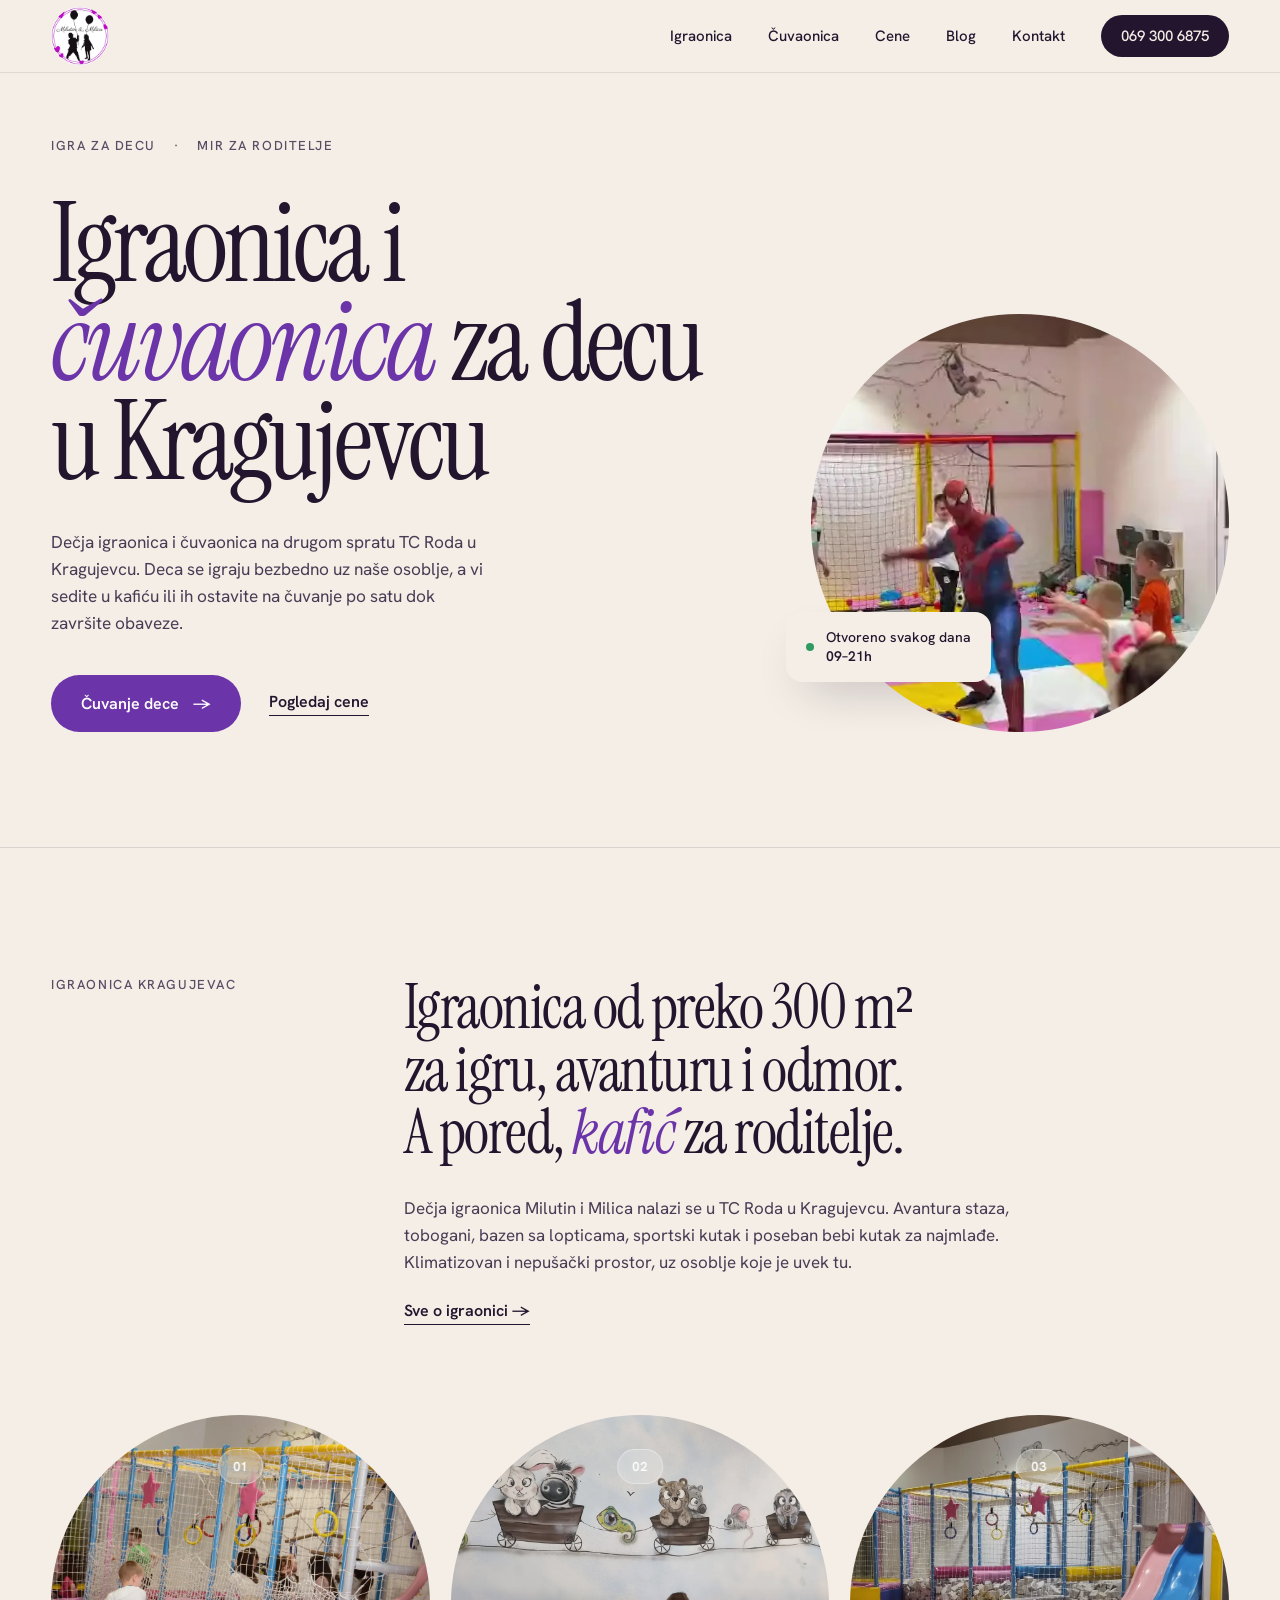
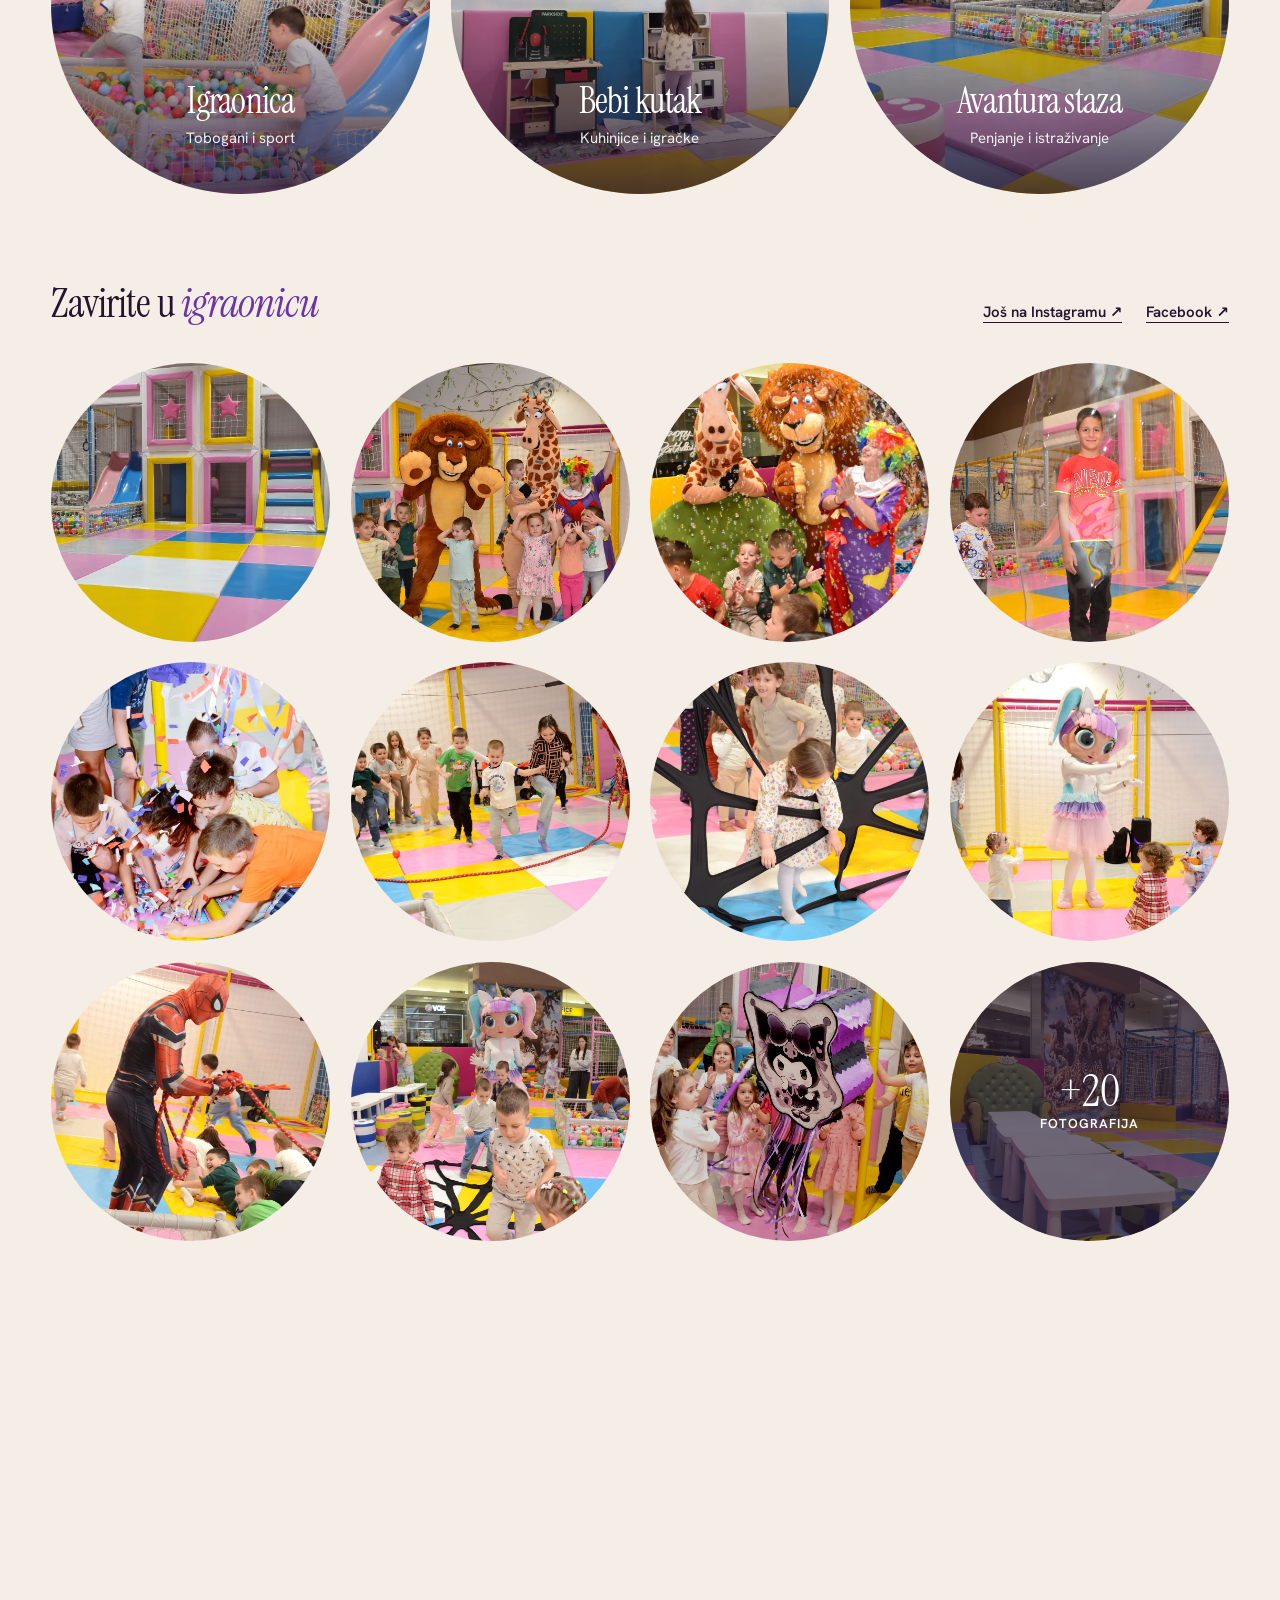
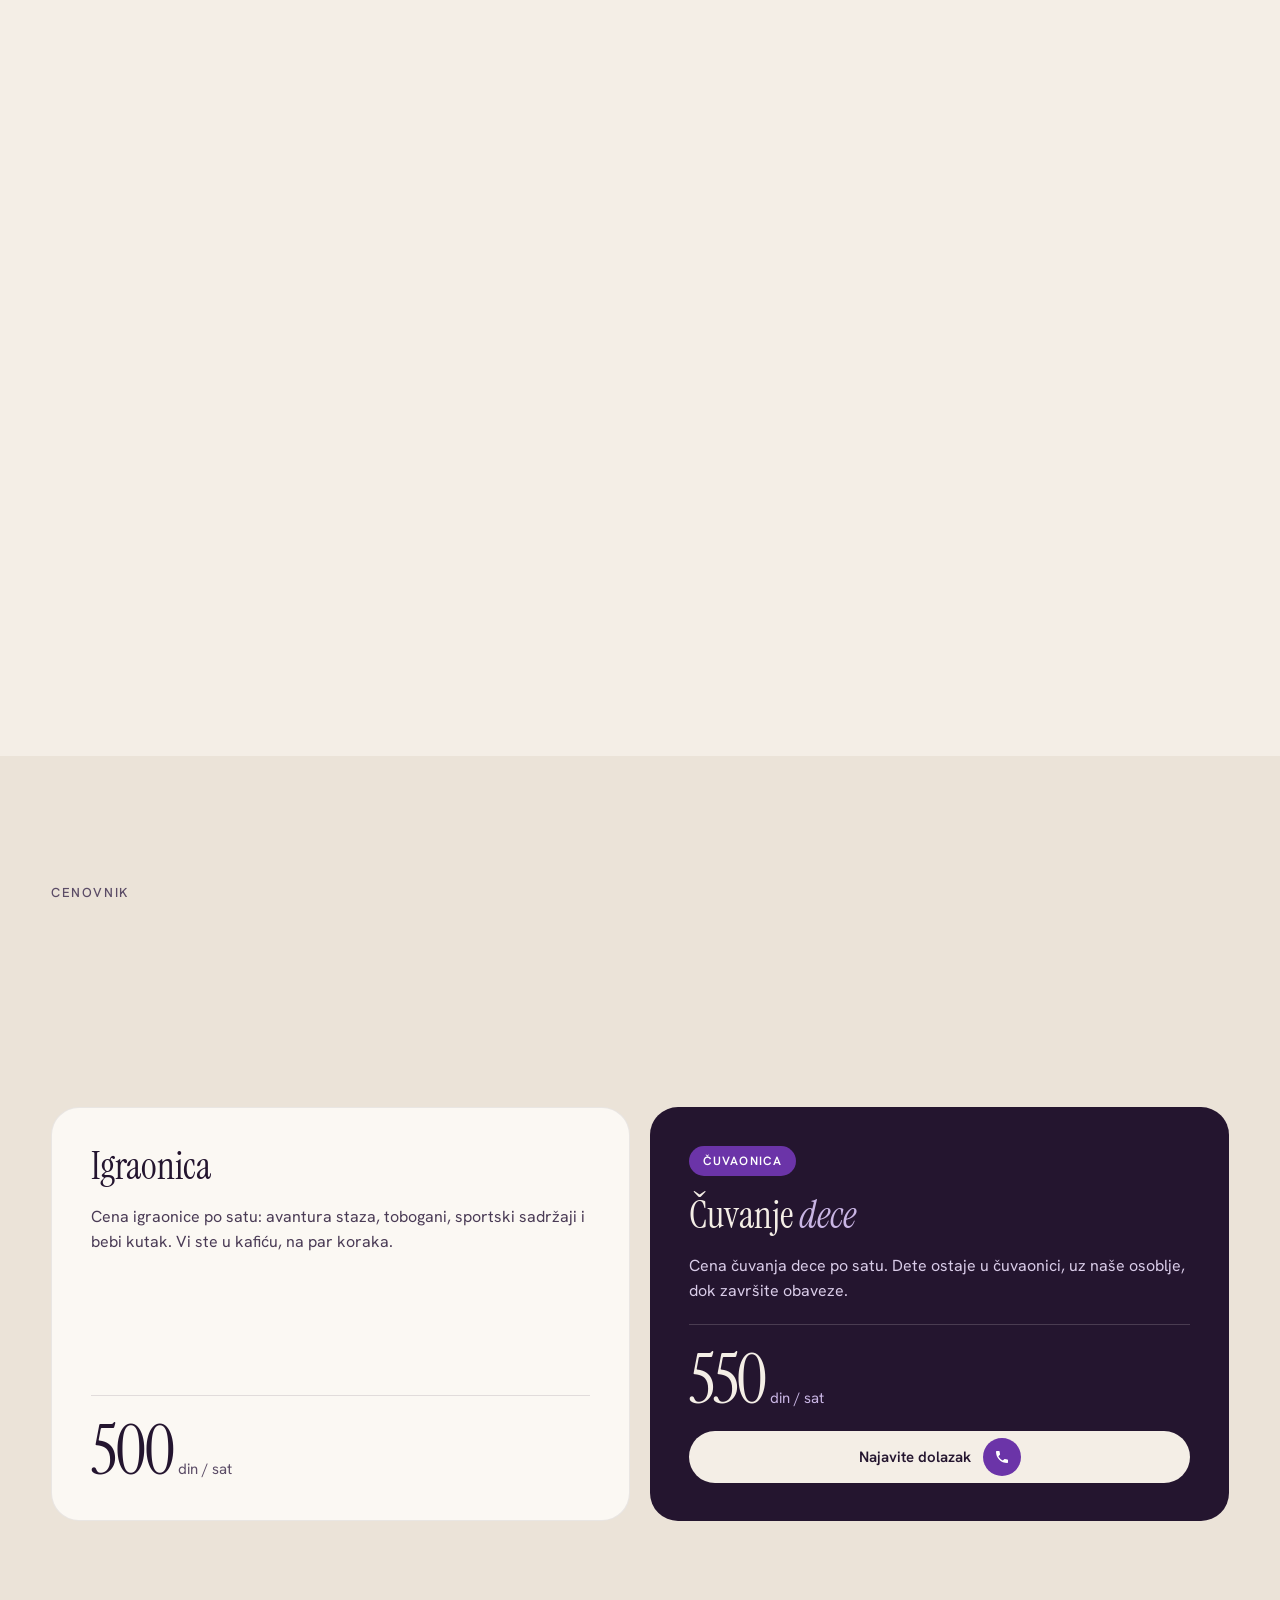
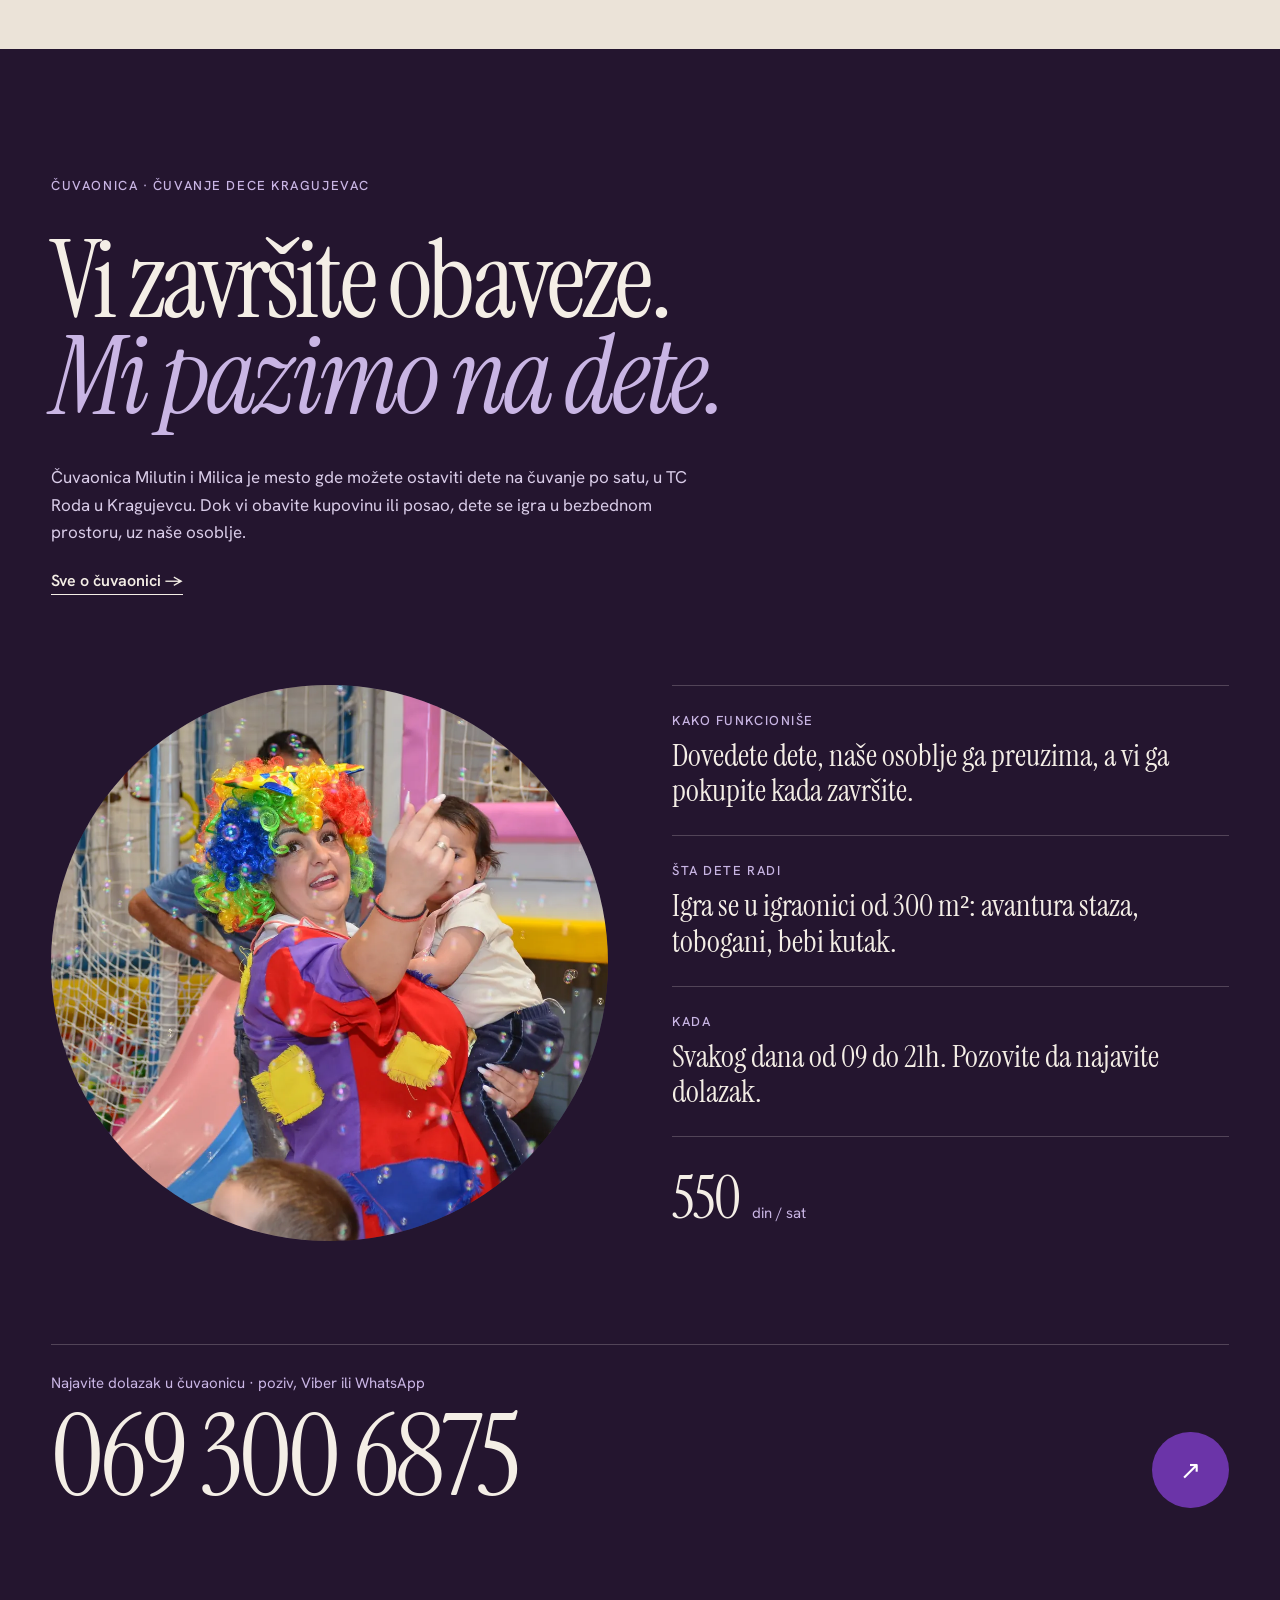
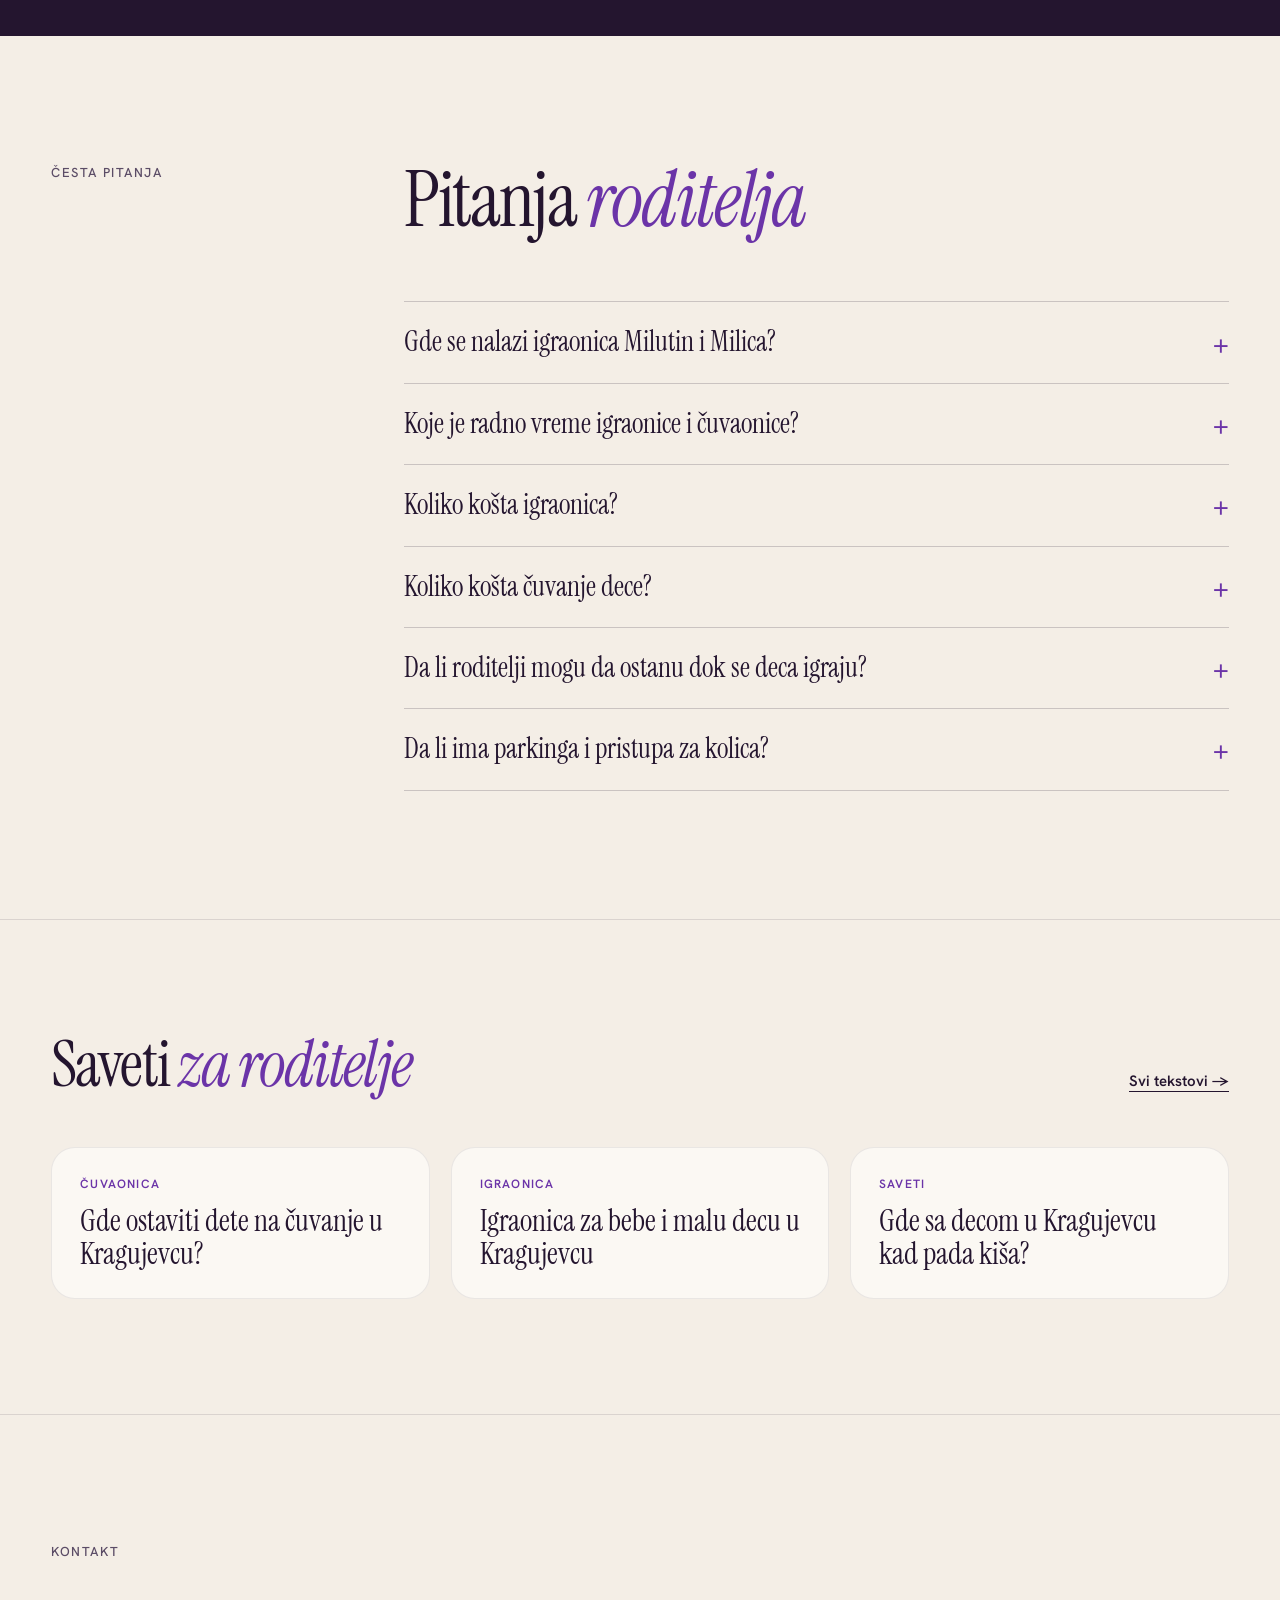
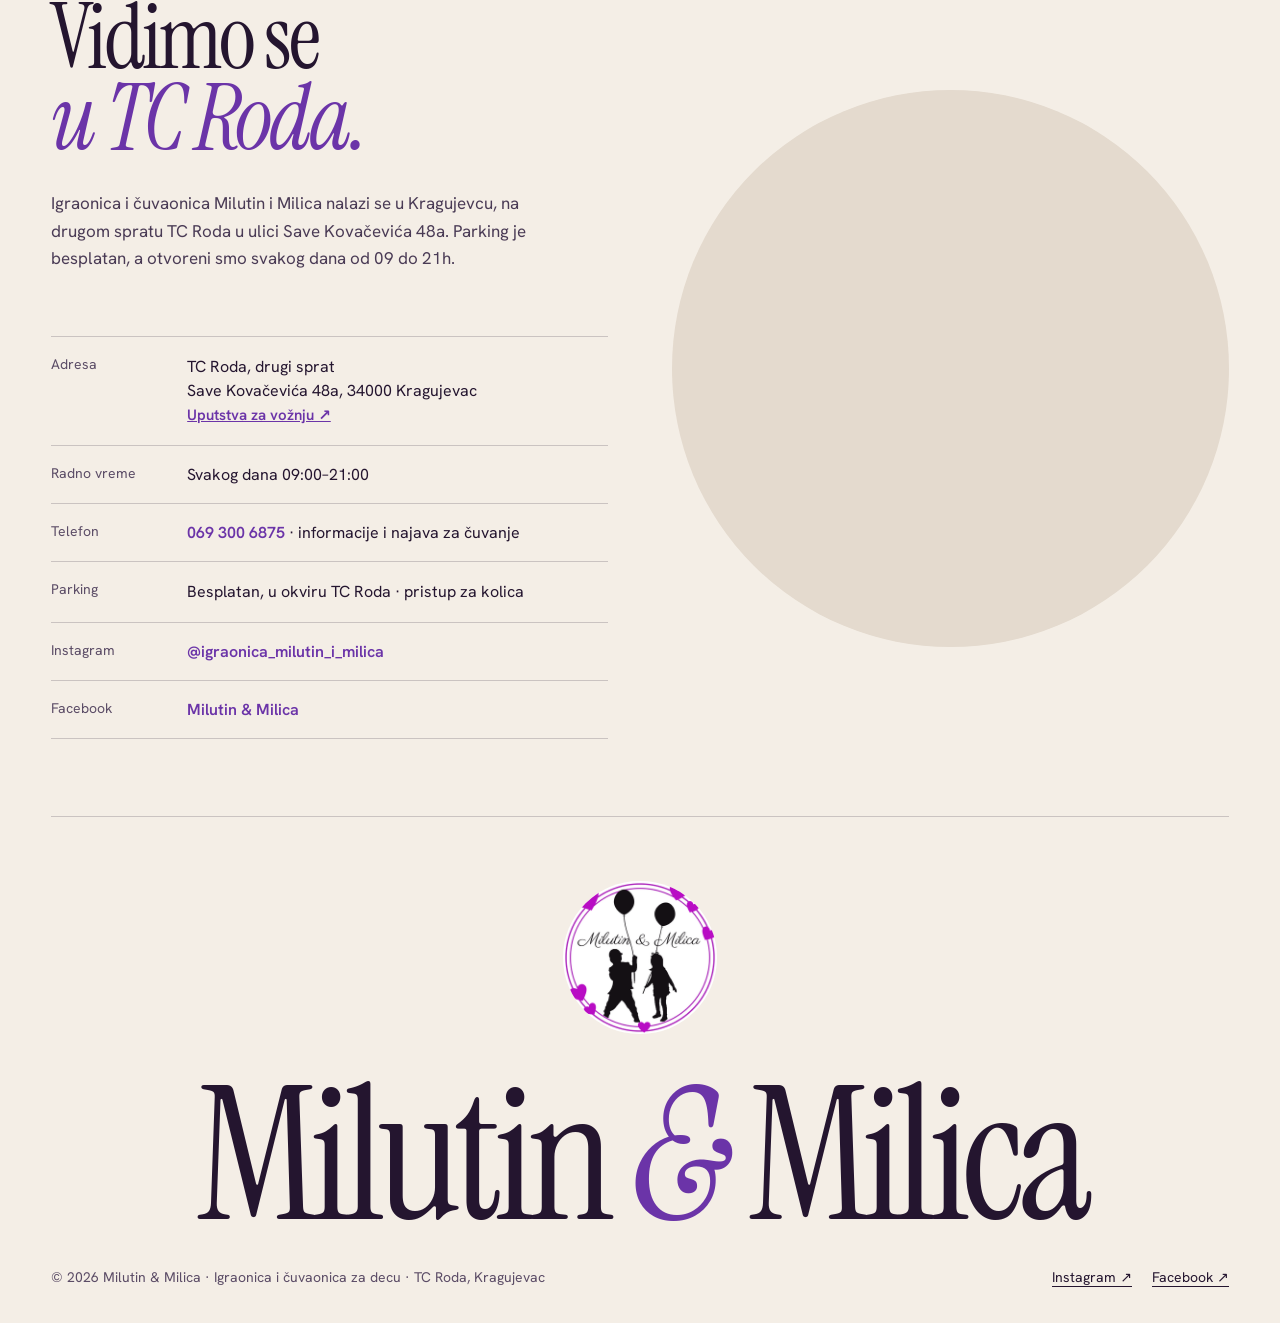
==== commit 48214fb5: "Add files via upload" ====
--- a/index.html
+++ b/index.html
@@ -8,16 +8,16 @@
 <meta name="theme-color" content="#F4EEE6">
 <meta name="description" content="Igraonica i čuvaonica za decu u TC Roda, drugi sprat, Kragujevac. Preko 300 m² za igru, čuvanje po satu i kafić za roditelje. Pozovite 069 300 6875.">
 <meta name="robots" content="index, follow, max-image-preview:large">
-<link rel="canonical" href="https://www.igraonicakragujevac.com/">
+<link rel="canonical" href="https://misicv89-ops.github.io/Milutin-i-Milica/">
 <meta name="geo.region" content="RS-12">
 <meta name="geo.placename" content="Kragujevac">
 <meta property="og:type" content="website">
 <meta property="og:locale" content="sr_RS">
 <meta property="og:site_name" content="Milutin &amp; Milica">
-<meta property="og:url" content="https://www.igraonicakragujevac.com/">
+<meta property="og:url" content="https://misicv89-ops.github.io/Milutin-i-Milica/">
 <meta property="og:title" content="Igraonica i čuvaonica Kragujevac, TC Roda | Milutin i Milica">
 <meta property="og:description" content="Igraonica i čuvaonica za decu u TC Roda, drugi sprat, Kragujevac. Preko 300 m² za igru, čuvanje po satu i kafić za roditelje. Pozovite 069 300 6875.">
-<meta property="og:image" content="https://www.igraonicakragujevac.com/og-image.jpg">
+<meta property="og:image" content="https://misicv89-ops.github.io/Milutin-i-Milica/og-image.jpg">
 <meta property="og:image:width" content="1200">
 <meta property="og:image:height" content="630">
 <meta property="og:image:type" content="image/jpeg">
@@ -25,8 +25,8 @@
 <meta name="twitter:card" content="summary_large_image">
 <meta name="twitter:title" content="Igraonica i čuvaonica Kragujevac, TC Roda | Milutin i Milica">
 <meta name="twitter:description" content="Igraonica i čuvaonica za decu u TC Roda, drugi sprat, Kragujevac. Preko 300 m² za igru, čuvanje po satu i kafić za roditelje. Pozovite 069 300 6875.">
-<meta name="twitter:image" content="https://www.igraonicakragujevac.com/og-image.jpg">
-<script type="application/ld+json">{"@context":"https://schema.org","@type":["ChildCare","EntertainmentBusiness"],"@id":"https://www.igraonicakragujevac.com/#biz","name":"Igraonica i čuvaonica Milutin i Milica","alternateName":"Milutin & Milica","description":"Igraonica i čuvaonica za decu u TC Roda u Kragujevcu. Preko 300 m² prostora za igru, čuvanje dece po satu uz osoblje i kafić za roditelje.","url":"https://www.igraonicakragujevac.com/","image":"https://www.igraonicakragujevac.com/og-image.jpg","logo":"https://www.igraonicakragujevac.com/og-image.jpg","telephone":"+381 69 300 6875","priceRange":"500–550 RSD","currenciesAccepted":"RSD","address":{"@type":"PostalAddress","streetAddress":"TC Roda, drugi sprat, Save Kovačevića 48a","addressLocality":"Kragujevac","postalCode":"34000","addressCountry":"RS"},"areaServed":{"@type":"City","name":"Kragujevac"},"hasMap":"https://www.google.com/maps/place/milutin+i+milica+igraonica+kragujevac/data=!4m2!3m1!1s0x47572153a0c4282f:0xf12db5d268a8751a","openingHoursSpecification":[{"@type":"OpeningHoursSpecification","dayOfWeek":["Monday","Tuesday","Wednesday","Thursday","Friday","Saturday","Sunday"],"opens":"09:00","closes":"21:00"}],"amenityFeature":[{"@type":"LocationFeatureSpecification","name":"Besplatan parking","value":true},{"@type":"LocationFeatureSpecification","name":"Klimatizovano","value":true},{"@type":"LocationFeatureSpecification","name":"Nepušački prostor","value":true},{"@type":"LocationFeatureSpecification","name":"Pristup za kolica","value":true}],"makesOffer":[{"@type":"Offer","name":"Igraonica – igranje","price":"500","priceCurrency":"RSD","description":"Cena po satu"},{"@type":"Offer","name":"Čuvaonica – čuvanje dece","price":"550","priceCurrency":"RSD","description":"Cena po satu"}],"sameAs":["https://www.instagram.com/igraonica_milutin_i_milica/","https://www.facebook.com/milutin.milica.2025/"]}</script>
+<meta name="twitter:image" content="https://misicv89-ops.github.io/Milutin-i-Milica/og-image.jpg">
+<script type="application/ld+json">{"@context":"https://schema.org","@type":["ChildCare","EntertainmentBusiness"],"@id":"https://misicv89-ops.github.io/Milutin-i-Milica/#biz","name":"Igraonica i čuvaonica Milutin i Milica","alternateName":"Milutin & Milica","description":"Igraonica i čuvaonica za decu u TC Roda u Kragujevcu. Preko 300 m² prostora za igru, čuvanje dece po satu uz osoblje i kafić za roditelje.","url":"https://misicv89-ops.github.io/Milutin-i-Milica/","image":"https://misicv89-ops.github.io/Milutin-i-Milica/og-image.jpg","logo":"https://misicv89-ops.github.io/Milutin-i-Milica/og-image.jpg","telephone":"+381 69 300 6875","priceRange":"500–550 RSD","currenciesAccepted":"RSD","address":{"@type":"PostalAddress","streetAddress":"TC Roda, drugi sprat, Save Kovačevića 48a","addressLocality":"Kragujevac","postalCode":"34000","addressCountry":"RS"},"areaServed":{"@type":"City","name":"Kragujevac"},"hasMap":"https://www.google.com/maps/place/milutin+i+milica+igraonica+kragujevac/data=!4m2!3m1!1s0x47572153a0c4282f:0xf12db5d268a8751a","openingHoursSpecification":[{"@type":"OpeningHoursSpecification","dayOfWeek":["Monday","Tuesday","Wednesday","Thursday","Friday","Saturday","Sunday"],"opens":"09:00","closes":"21:00"}],"amenityFeature":[{"@type":"LocationFeatureSpecification","name":"Besplatan parking","value":true},{"@type":"LocationFeatureSpecification","name":"Klimatizovano","value":true},{"@type":"LocationFeatureSpecification","name":"Nepušački prostor","value":true},{"@type":"LocationFeatureSpecification","name":"Pristup za kolica","value":true}],"makesOffer":[{"@type":"Offer","name":"Igraonica – igranje","price":"500","priceCurrency":"RSD","description":"Cena po satu"},{"@type":"Offer","name":"Čuvaonica – čuvanje dece","price":"550","priceCurrency":"RSD","description":"Cena po satu"}],"sameAs":["https://www.instagram.com/igraonica_milutin_i_milica/","https://www.facebook.com/milutin.milica.2025/"]}</script>
 <script type="application/ld+json">{"@context":"https://schema.org","@type":"FAQPage","mainEntity":[{"@type":"Question","name":"Gde se nalazi igraonica Milutin i Milica?","acceptedAnswer":{"@type":"Answer","text":"Na drugom spratu TC Roda, Save Kovačevića 48a, 34000 Kragujevac. Parking u okviru TC Roda je besplatan."}},{"@type":"Question","name":"Koje je radno vreme igraonice i čuvaonice?","acceptedAnswer":{"@type":"Answer","text":"Otvoreni smo svakog dana od 09:00 do 21:00."}},{"@type":"Question","name":"Koliko košta igraonica?","acceptedAnswer":{"@type":"Answer","text":"Igranje u igraonici košta 500 dinara po satu."}},{"@type":"Question","name":"Koliko košta čuvanje dece?","acceptedAnswer":{"@type":"Answer","text":"Čuvanje dece u čuvaonici košta 550 dinara po satu. Dete ostaje uz naše osoblje dok vi završite obaveze."}},{"@type":"Question","name":"Da li roditelji mogu da ostanu dok se deca igraju?","acceptedAnswer":{"@type":"Answer","text":"Da. Pored igraonice je kafić u odvojenoj nepušačkoj zoni, sa kafom, sladoledom i sokovima."}},{"@type":"Question","name":"Da li ima parkinga i pristupa za kolica?","acceptedAnswer":{"@type":"Answer","text":"Da, parking u TC Roda je besplatan, a prostor ima pristup za dečija kolica."}}]}</script>
 <link rel="preconnect" href="https://fonts.googleapis.com">
 <link rel="preconnect" href="https://fonts.gstatic.com" crossorigin="">
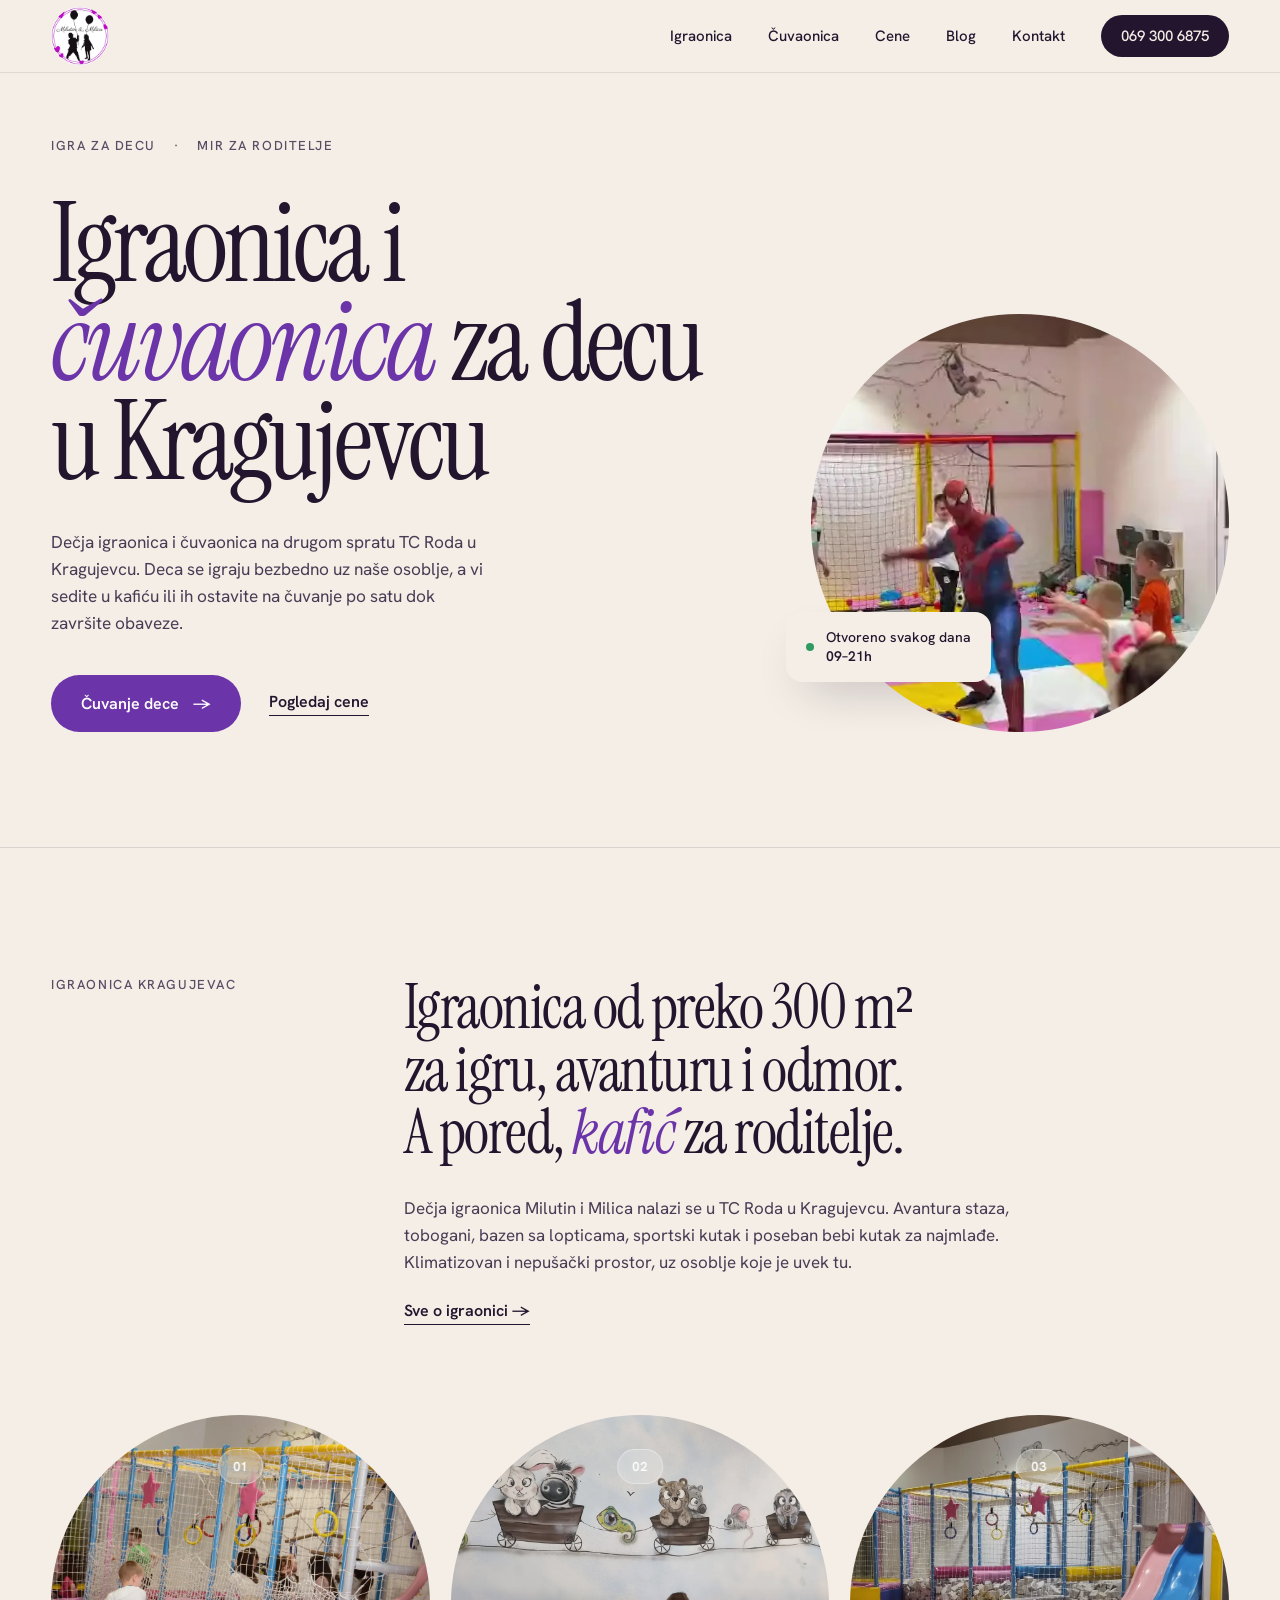
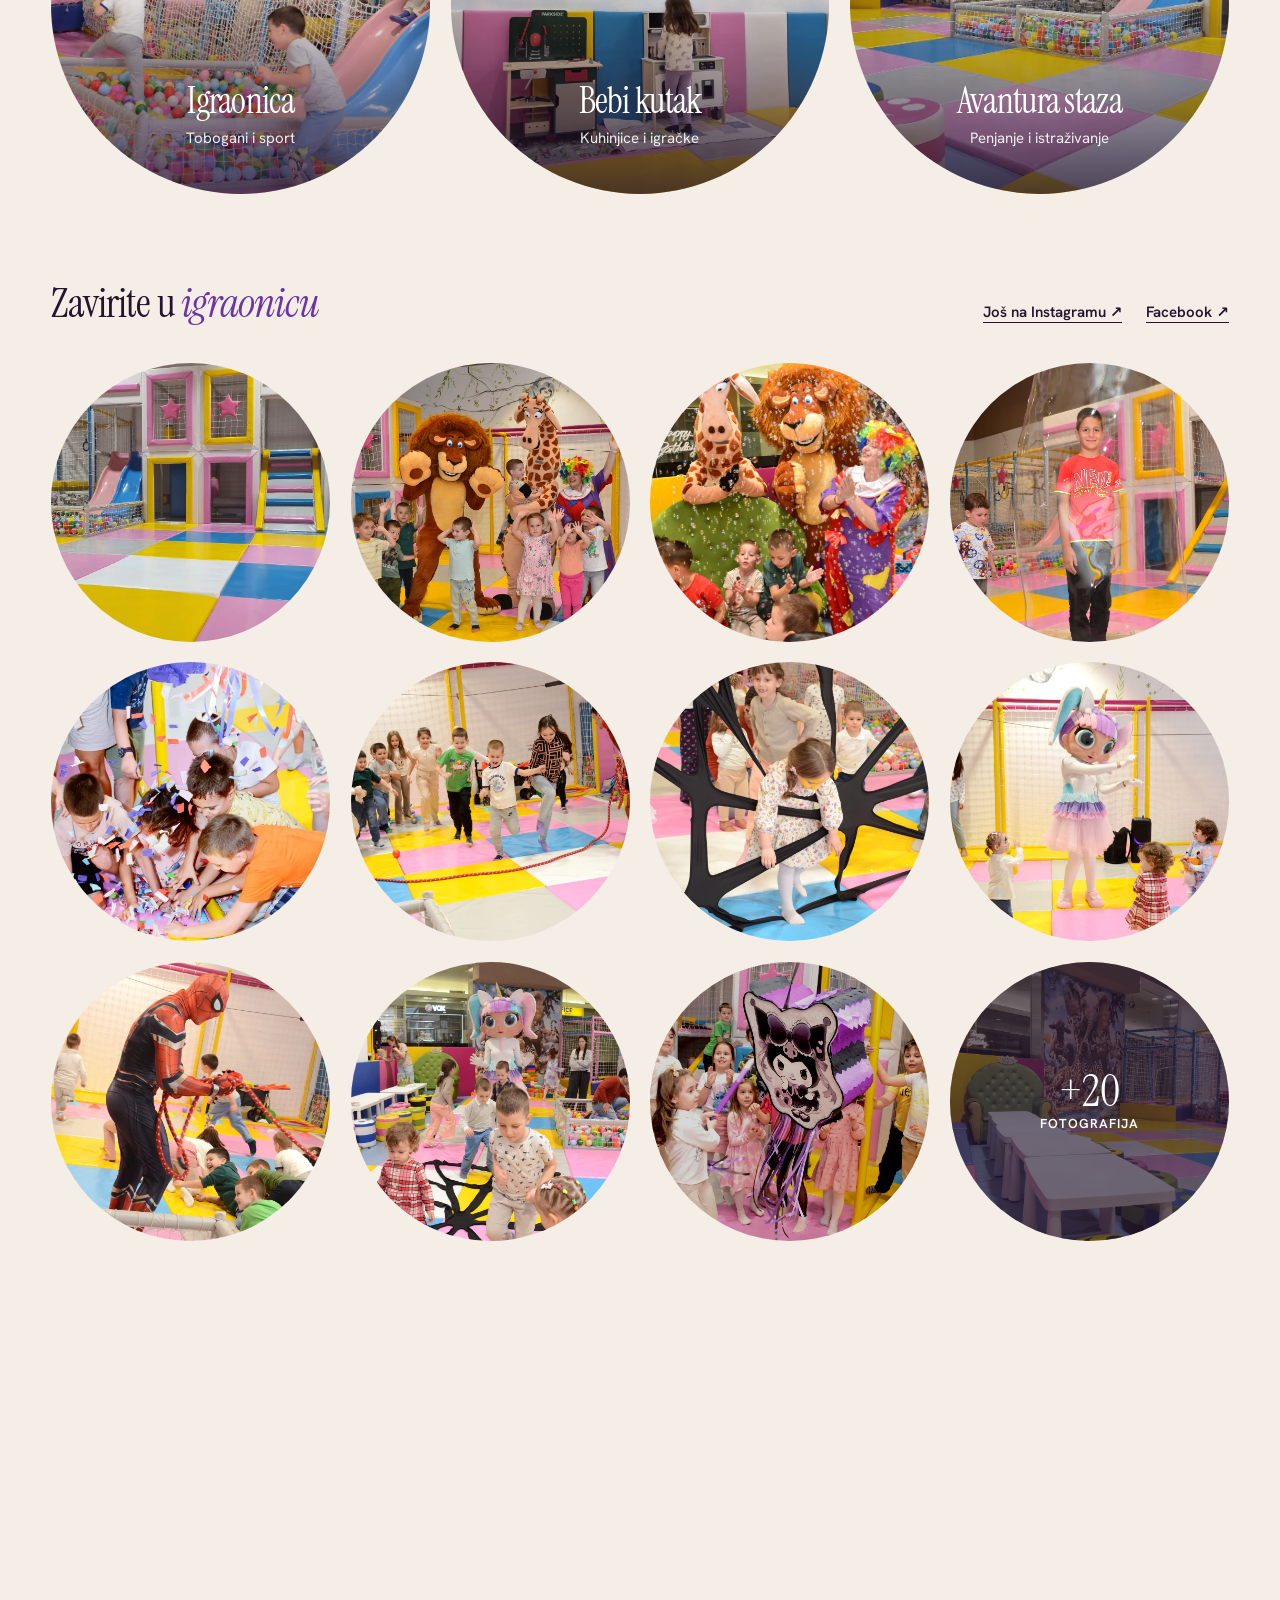
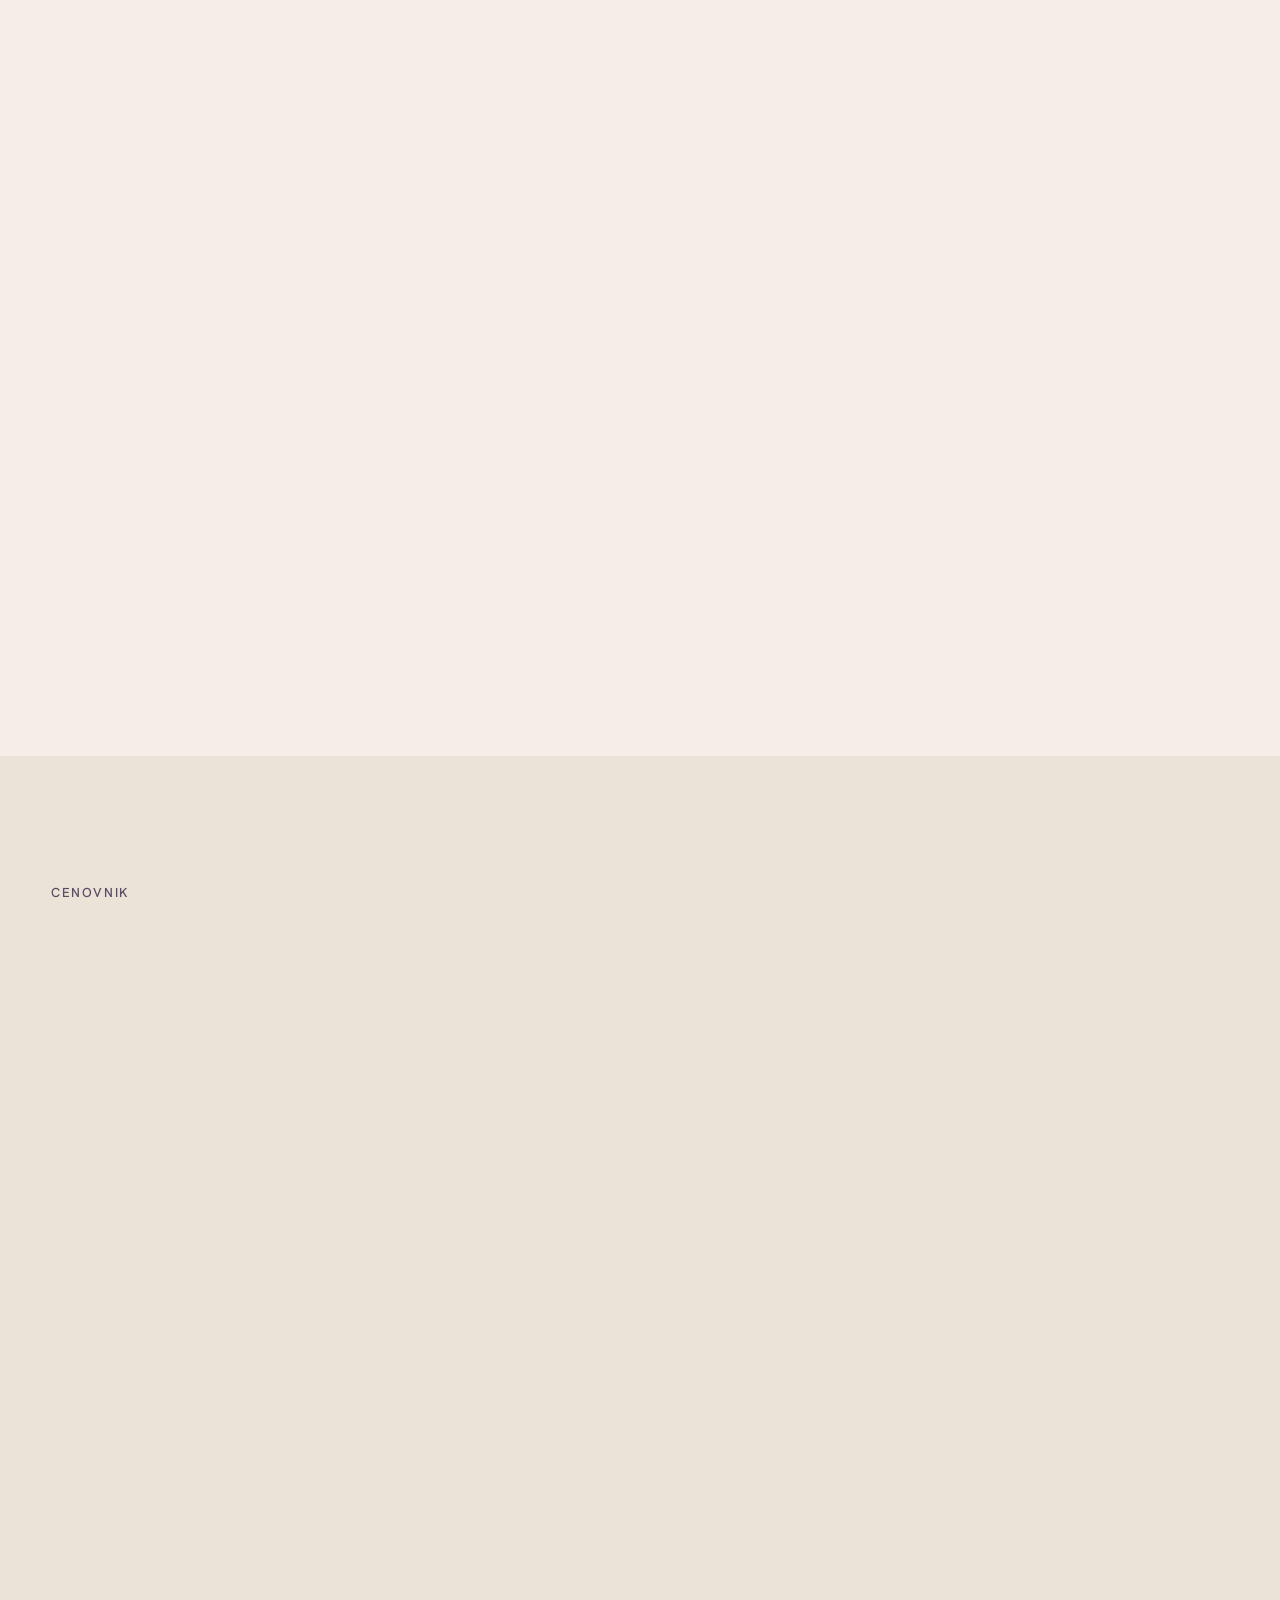
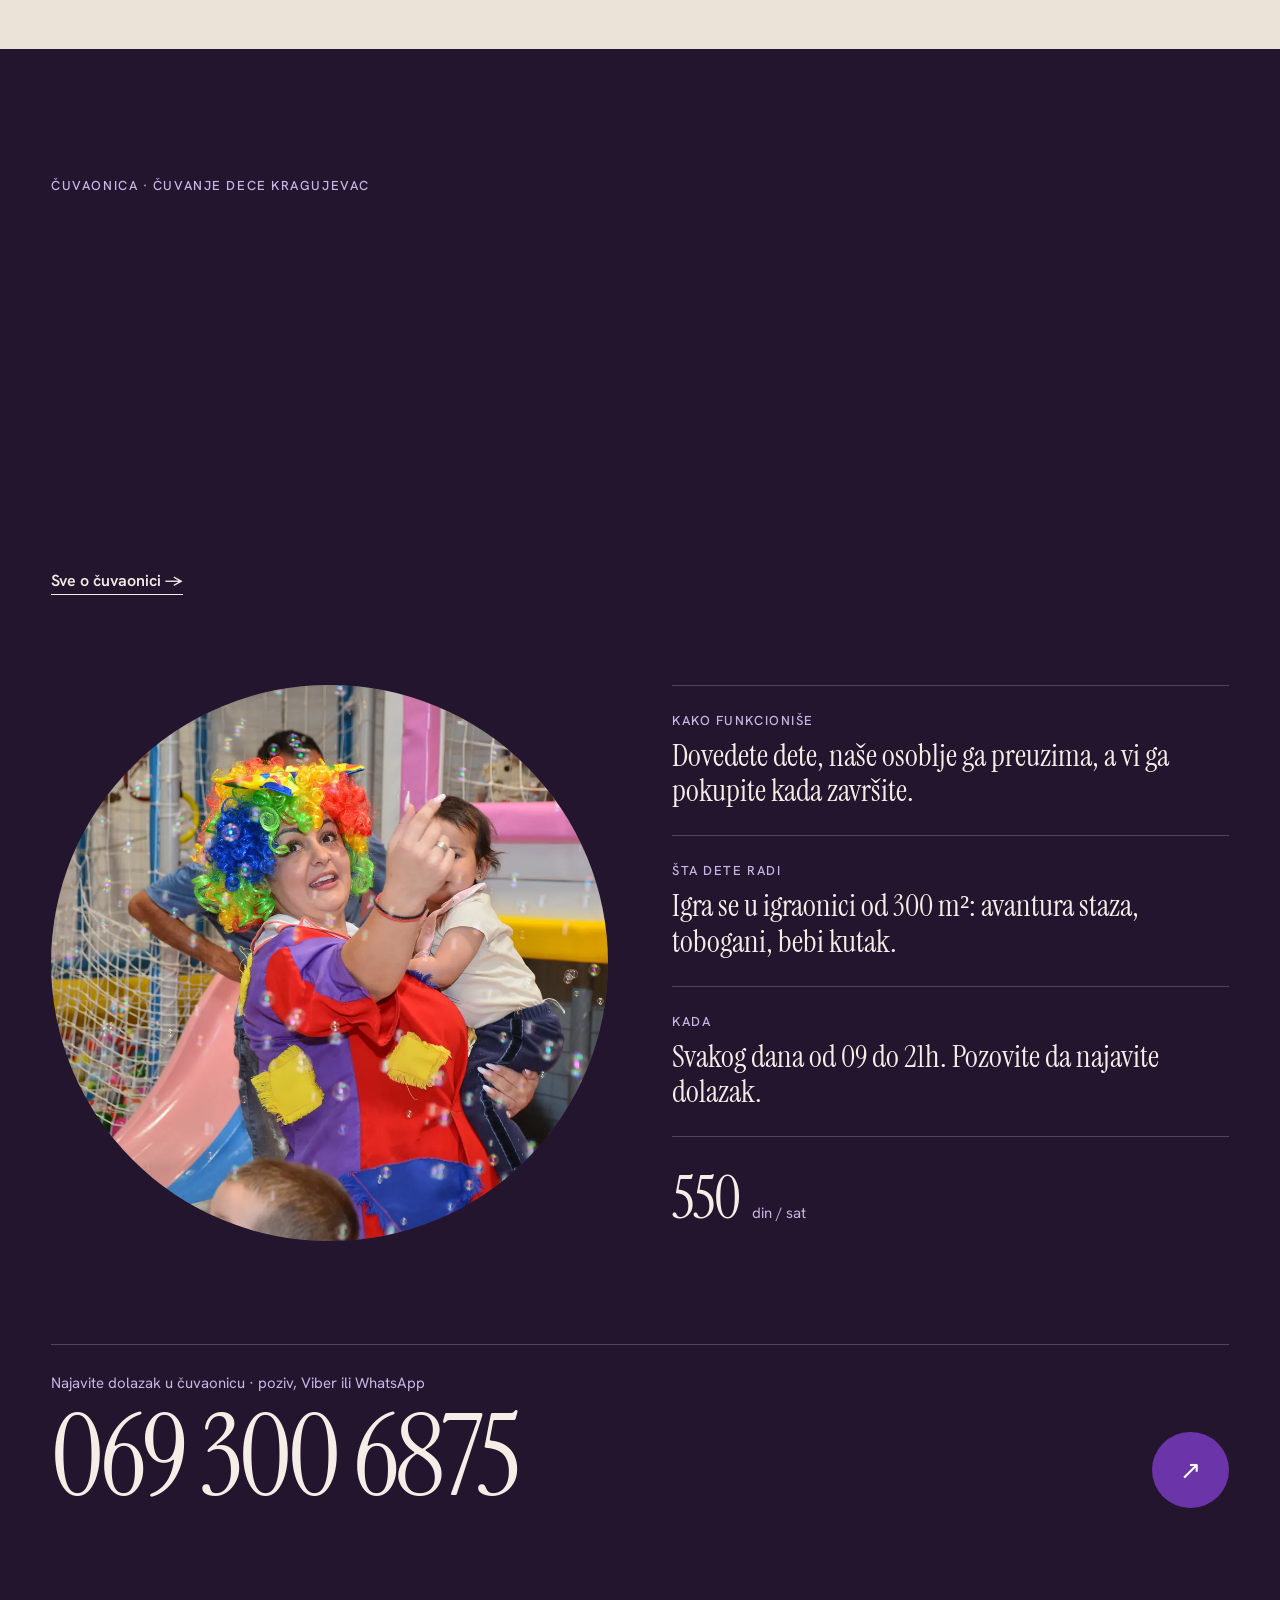
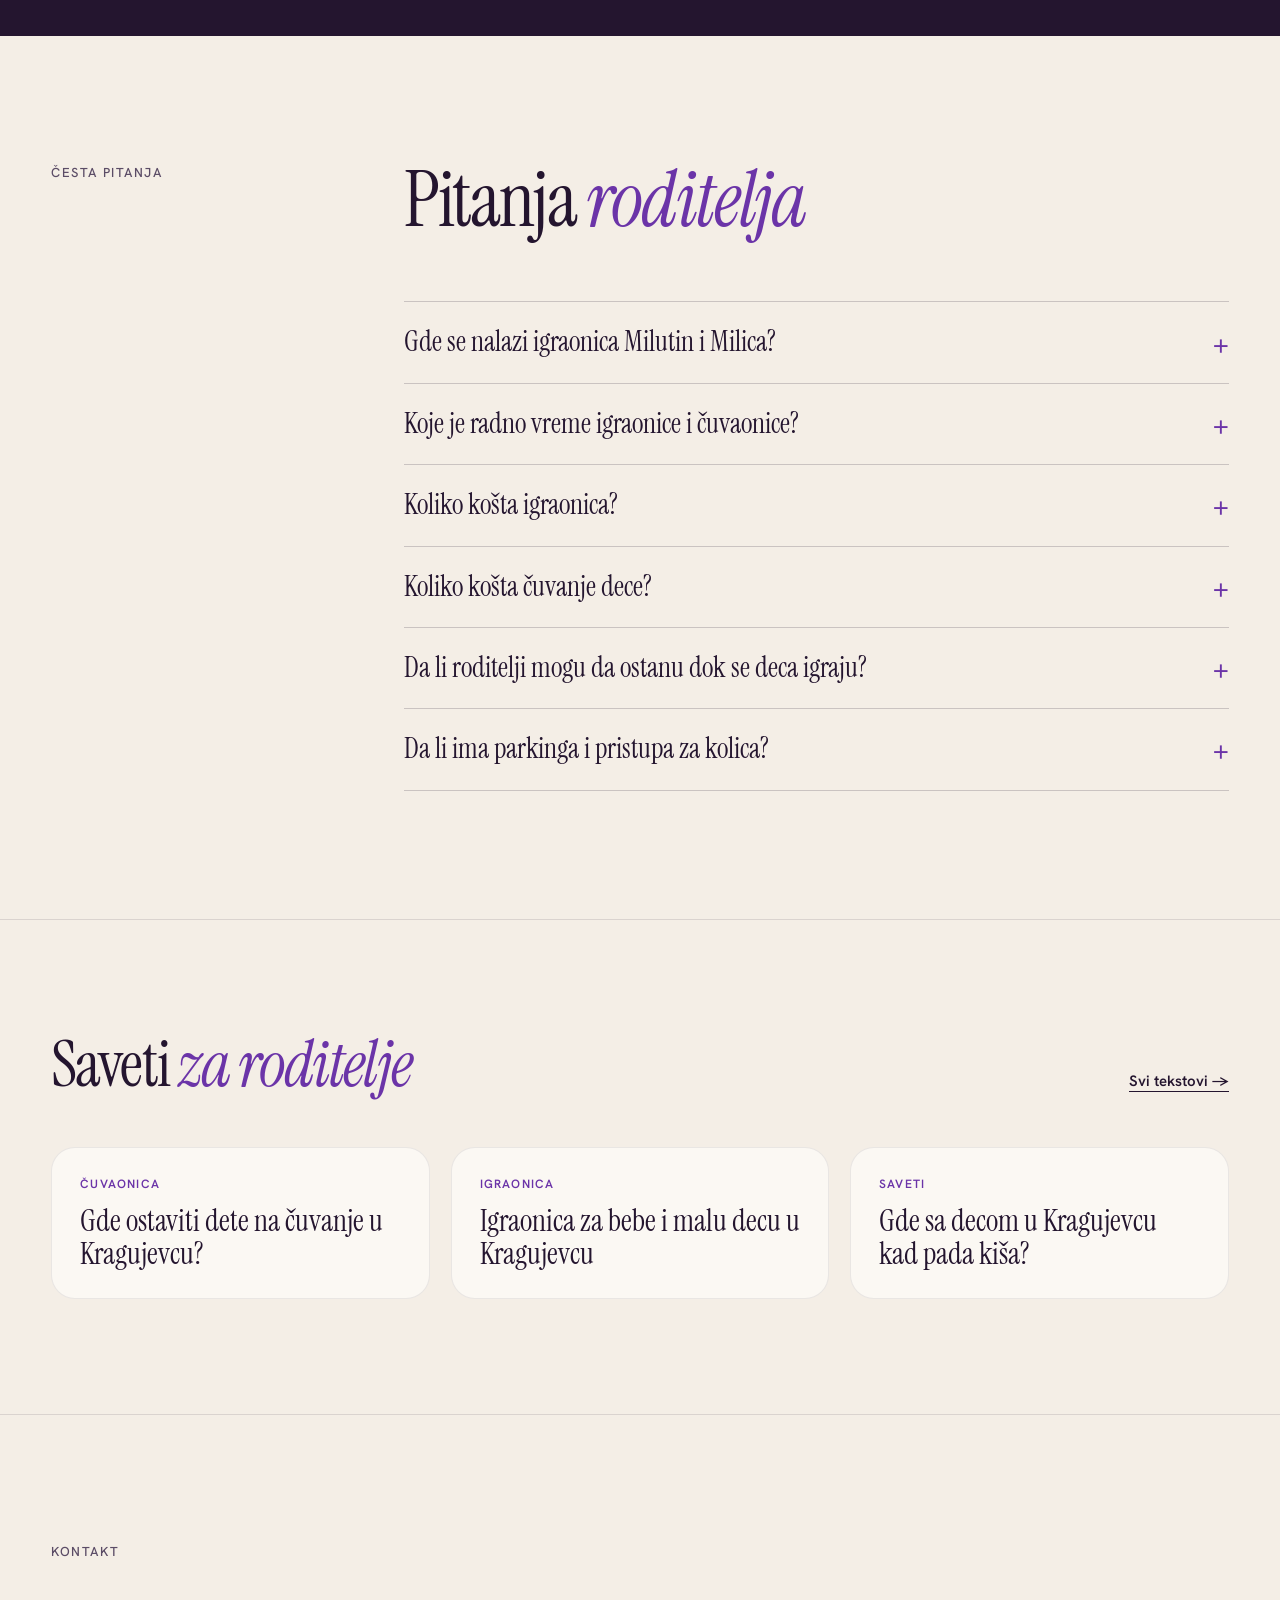
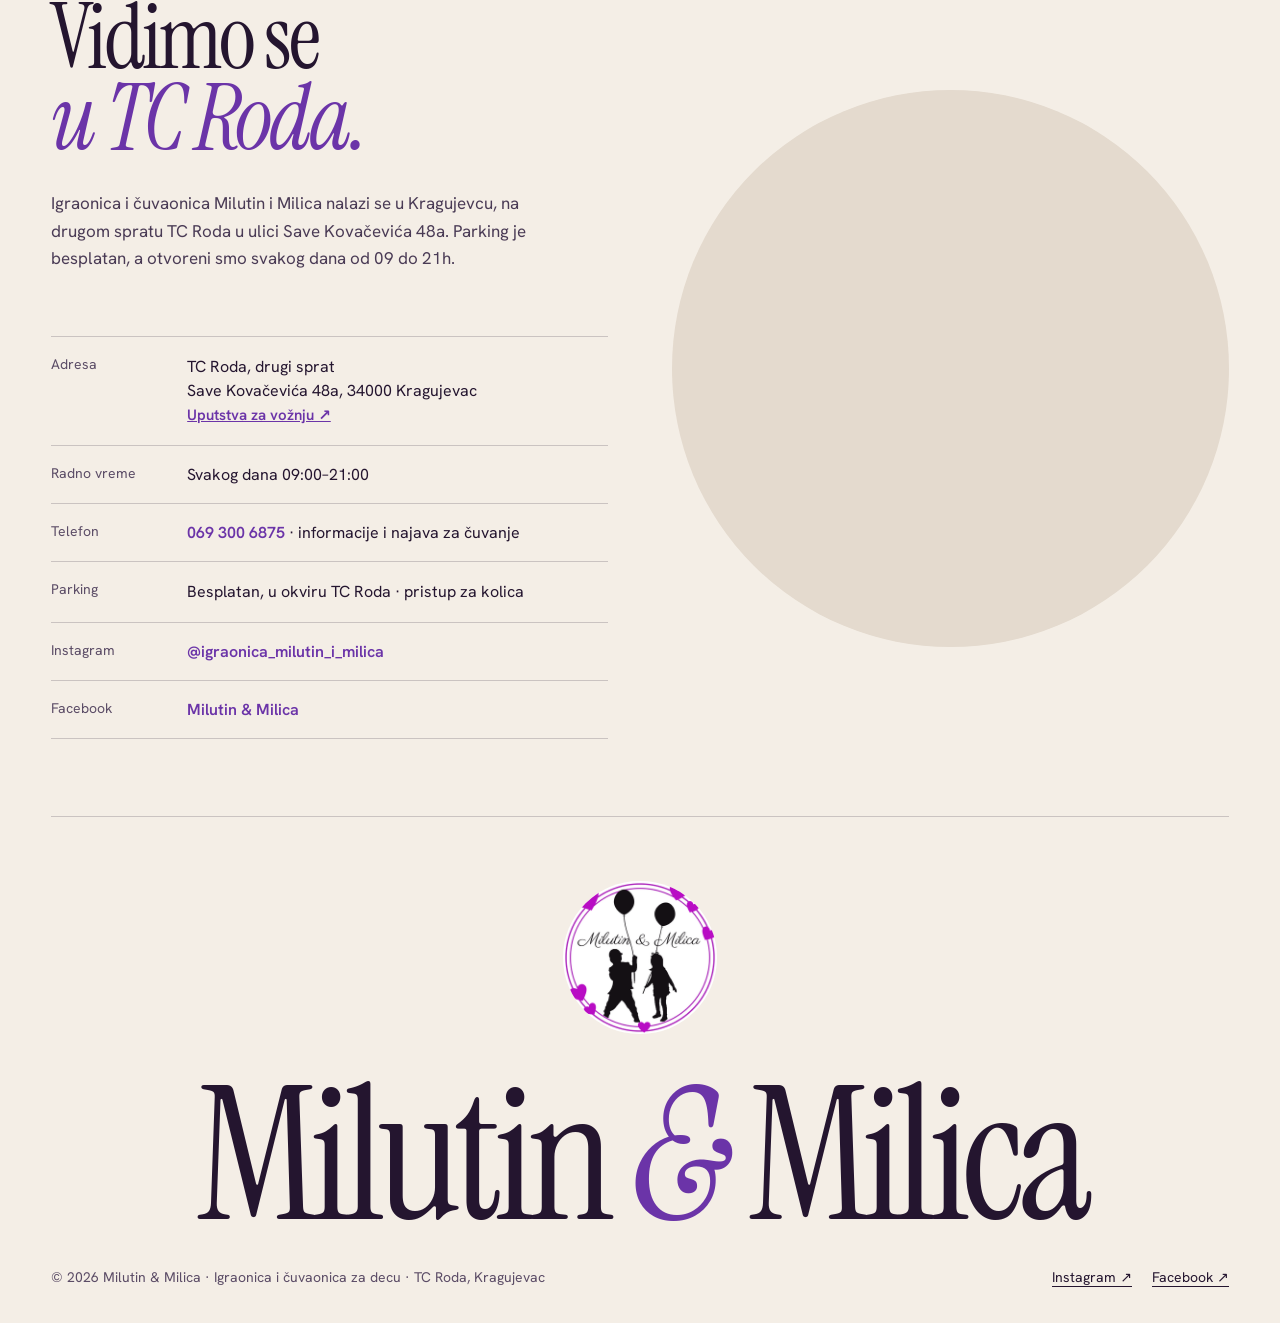
==== commit 94e7313f: "Add files via upload" ====
--- a/index.html
+++ b/index.html
@@ -8,16 +8,17 @@
 <meta name="theme-color" content="#F4EEE6">
 <meta name="description" content="Igraonica i čuvaonica za decu u TC Roda, drugi sprat, Kragujevac. Preko 300 m² za igru, čuvanje po satu i kafić za roditelje. Pozovite 069 300 6875.">
 <meta name="robots" content="index, follow, max-image-preview:large">
-<link rel="canonical" href="https://misicv89-ops.github.io/Milutin-i-Milica/">
+<meta name="google-site-verification" content="RydqIqfMYJJSx6-04yPiJAxn_7f2uzJYspwsmjz9gzk">
+<link rel="canonical" href="https://igraonicakragujevac.com/">
 <meta name="geo.region" content="RS-12">
 <meta name="geo.placename" content="Kragujevac">
 <meta property="og:type" content="website">
 <meta property="og:locale" content="sr_RS">
 <meta property="og:site_name" content="Milutin &amp; Milica">
-<meta property="og:url" content="https://misicv89-ops.github.io/Milutin-i-Milica/">
+<meta property="og:url" content="https://igraonicakragujevac.com/">
 <meta property="og:title" content="Igraonica i čuvaonica Kragujevac, TC Roda | Milutin i Milica">
 <meta property="og:description" content="Igraonica i čuvaonica za decu u TC Roda, drugi sprat, Kragujevac. Preko 300 m² za igru, čuvanje po satu i kafić za roditelje. Pozovite 069 300 6875.">
-<meta property="og:image" content="https://misicv89-ops.github.io/Milutin-i-Milica/og-image.jpg">
+<meta property="og:image" content="https://igraonicakragujevac.com/og-image.jpg">
 <meta property="og:image:width" content="1200">
 <meta property="og:image:height" content="630">
 <meta property="og:image:type" content="image/jpeg">
@@ -25,8 +26,8 @@
 <meta name="twitter:card" content="summary_large_image">
 <meta name="twitter:title" content="Igraonica i čuvaonica Kragujevac, TC Roda | Milutin i Milica">
 <meta name="twitter:description" content="Igraonica i čuvaonica za decu u TC Roda, drugi sprat, Kragujevac. Preko 300 m² za igru, čuvanje po satu i kafić za roditelje. Pozovite 069 300 6875.">
-<meta name="twitter:image" content="https://misicv89-ops.github.io/Milutin-i-Milica/og-image.jpg">
-<script type="application/ld+json">{"@context":"https://schema.org","@type":["ChildCare","EntertainmentBusiness"],"@id":"https://misicv89-ops.github.io/Milutin-i-Milica/#biz","name":"Igraonica i čuvaonica Milutin i Milica","alternateName":"Milutin & Milica","description":"Igraonica i čuvaonica za decu u TC Roda u Kragujevcu. Preko 300 m² prostora za igru, čuvanje dece po satu uz osoblje i kafić za roditelje.","url":"https://misicv89-ops.github.io/Milutin-i-Milica/","image":"https://misicv89-ops.github.io/Milutin-i-Milica/og-image.jpg","logo":"https://misicv89-ops.github.io/Milutin-i-Milica/og-image.jpg","telephone":"+381 69 300 6875","priceRange":"500–550 RSD","currenciesAccepted":"RSD","address":{"@type":"PostalAddress","streetAddress":"TC Roda, drugi sprat, Save Kovačevića 48a","addressLocality":"Kragujevac","postalCode":"34000","addressCountry":"RS"},"areaServed":{"@type":"City","name":"Kragujevac"},"hasMap":"https://www.google.com/maps/place/milutin+i+milica+igraonica+kragujevac/data=!4m2!3m1!1s0x47572153a0c4282f:0xf12db5d268a8751a","openingHoursSpecification":[{"@type":"OpeningHoursSpecification","dayOfWeek":["Monday","Tuesday","Wednesday","Thursday","Friday","Saturday","Sunday"],"opens":"09:00","closes":"21:00"}],"amenityFeature":[{"@type":"LocationFeatureSpecification","name":"Besplatan parking","value":true},{"@type":"LocationFeatureSpecification","name":"Klimatizovano","value":true},{"@type":"LocationFeatureSpecification","name":"Nepušački prostor","value":true},{"@type":"LocationFeatureSpecification","name":"Pristup za kolica","value":true}],"makesOffer":[{"@type":"Offer","name":"Igraonica – igranje","price":"500","priceCurrency":"RSD","description":"Cena po satu"},{"@type":"Offer","name":"Čuvaonica – čuvanje dece","price":"550","priceCurrency":"RSD","description":"Cena po satu"}],"sameAs":["https://www.instagram.com/igraonica_milutin_i_milica/","https://www.facebook.com/milutin.milica.2025/"]}</script>
+<meta name="twitter:image" content="https://igraonicakragujevac.com/og-image.jpg">
+<script type="application/ld+json">{"@context":"https://schema.org","@type":["ChildCare","EntertainmentBusiness"],"@id":"https://igraonicakragujevac.com/#biz","name":"Igraonica i čuvaonica Milutin i Milica","alternateName":"Milutin & Milica","description":"Igraonica i čuvaonica za decu u TC Roda u Kragujevcu. Preko 300 m² prostora za igru, čuvanje dece po satu uz osoblje i kafić za roditelje.","url":"https://igraonicakragujevac.com/","image":"https://igraonicakragujevac.com/og-image.jpg","logo":"https://igraonicakragujevac.com/og-image.jpg","telephone":"+381 69 300 6875","priceRange":"500–550 RSD","currenciesAccepted":"RSD","address":{"@type":"PostalAddress","streetAddress":"TC Roda, drugi sprat, Save Kovačevića 48a","addressLocality":"Kragujevac","postalCode":"34000","addressCountry":"RS"},"areaServed":{"@type":"City","name":"Kragujevac"},"hasMap":"https://www.google.com/maps/place/milutin+i+milica+igraonica+kragujevac/data=!4m2!3m1!1s0x47572153a0c4282f:0xf12db5d268a8751a","openingHoursSpecification":[{"@type":"OpeningHoursSpecification","dayOfWeek":["Monday","Tuesday","Wednesday","Thursday","Friday","Saturday","Sunday"],"opens":"09:00","closes":"21:00"}],"amenityFeature":[{"@type":"LocationFeatureSpecification","name":"Besplatan parking","value":true},{"@type":"LocationFeatureSpecification","name":"Klimatizovano","value":true},{"@type":"LocationFeatureSpecification","name":"Nepušački prostor","value":true},{"@type":"LocationFeatureSpecification","name":"Pristup za kolica","value":true}],"makesOffer":[{"@type":"Offer","name":"Igraonica – igranje","price":"500","priceCurrency":"RSD","description":"Cena po satu"},{"@type":"Offer","name":"Čuvaonica – čuvanje dece","price":"550","priceCurrency":"RSD","description":"Cena po satu"}],"sameAs":["https://www.instagram.com/igraonica_milutin_i_milica/","https://www.facebook.com/milutin.milica.2025/"]}</script>
 <script type="application/ld+json">{"@context":"https://schema.org","@type":"FAQPage","mainEntity":[{"@type":"Question","name":"Gde se nalazi igraonica Milutin i Milica?","acceptedAnswer":{"@type":"Answer","text":"Na drugom spratu TC Roda, Save Kovačevića 48a, 34000 Kragujevac. Parking u okviru TC Roda je besplatan."}},{"@type":"Question","name":"Koje je radno vreme igraonice i čuvaonice?","acceptedAnswer":{"@type":"Answer","text":"Otvoreni smo svakog dana od 09:00 do 21:00."}},{"@type":"Question","name":"Koliko košta igraonica?","acceptedAnswer":{"@type":"Answer","text":"Igranje u igraonici košta 500 dinara po satu."}},{"@type":"Question","name":"Koliko košta čuvanje dece?","acceptedAnswer":{"@type":"Answer","text":"Čuvanje dece u čuvaonici košta 550 dinara po satu. Dete ostaje uz naše osoblje dok vi završite obaveze."}},{"@type":"Question","name":"Da li roditelji mogu da ostanu dok se deca igraju?","acceptedAnswer":{"@type":"Answer","text":"Da. Pored igraonice je kafić u odvojenoj nepušačkoj zoni, sa kafom, sladoledom i sokovima."}},{"@type":"Question","name":"Da li ima parkinga i pristupa za kolica?","acceptedAnswer":{"@type":"Answer","text":"Da, parking u TC Roda je besplatan, a prostor ima pristup za dečija kolica."}}]}</script>
 <link rel="preconnect" href="https://fonts.googleapis.com">
 <link rel="preconnect" href="https://fonts.gstatic.com" crossorigin="">
